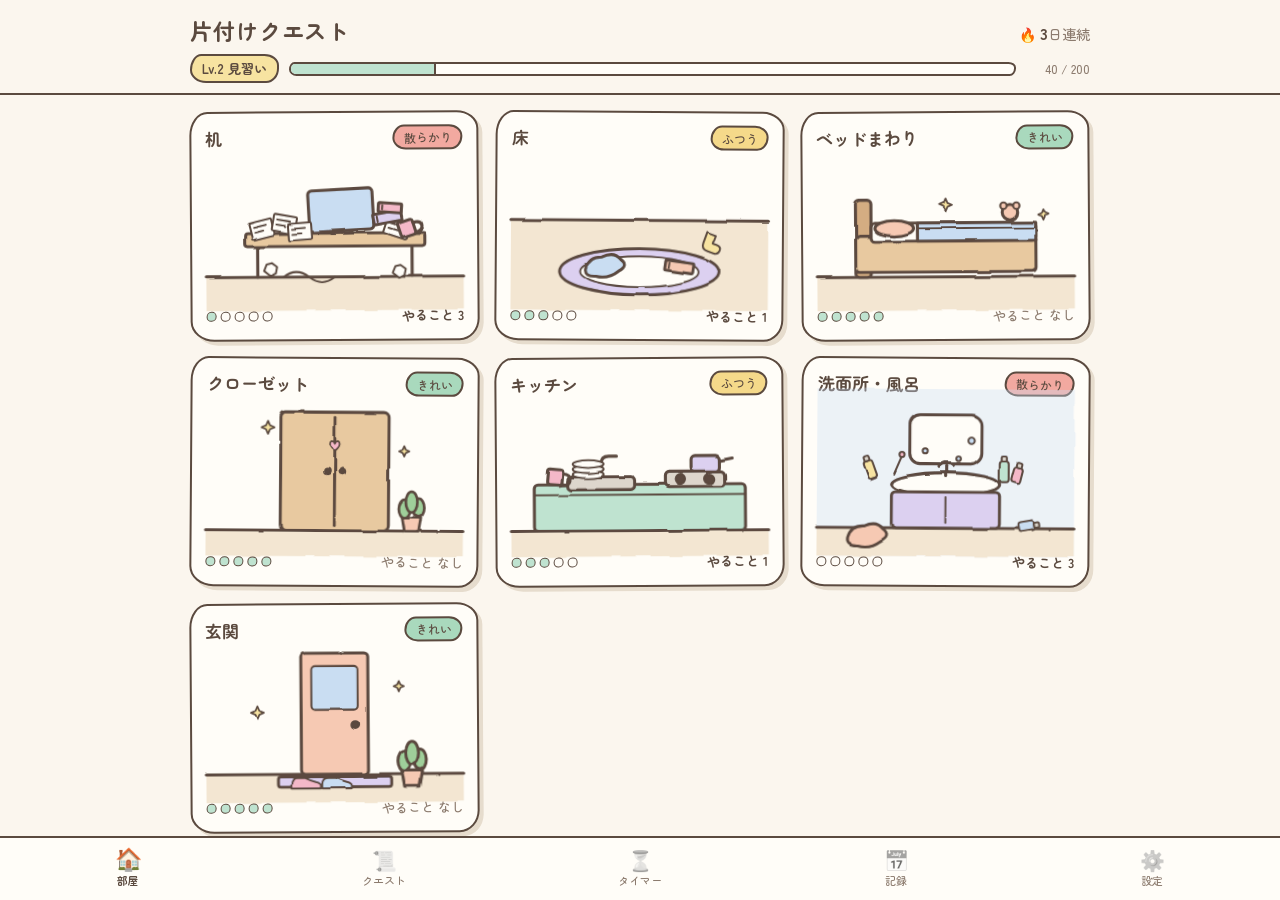
==== index.html @ 34a5d63d "fix: iOS のステータスバーを default に戻す 透過（black-translucent）は iOS が余白の値を 0 で返す不具合があり、 ヘッダーが時計と重なって下に空きが出ていた。" ====
<!DOCTYPE html>
<html lang="ja">
<head>
  <meta charset="UTF-8">
  <meta name="viewport" content="width=device-width, initial-scale=1, viewport-fit=cover">
  <meta name="theme-color" content="#fbf6ee">
  <meta name="apple-mobile-web-app-capable" content="yes">
  <!-- 透過（black-translucent）は iOS で余白の値が 0 になる不具合があるため default にする -->
  <meta name="apple-mobile-web-app-status-bar-style" content="default">
  <meta name="apple-mobile-web-app-title" content="片付け">
  <link rel="manifest" href="manifest.webmanifest">
  <link rel="icon" href="icons/icon-192.png" type="image/png">
  <link rel="apple-touch-icon" href="icons/apple-touch-icon.png">
  <title>片付けクエスト</title>
  <link rel="preconnect" href="https://fonts.googleapis.com">
  <link href="https://fonts.googleapis.com/css2?family=Zen+Maru+Gothic:wght@500;700&display=swap" rel="stylesheet">
  <link rel="stylesheet" href="style.css">
  <script>
    // ホーム画面から起動した全画面かどうかを、CSS が読まれる前に印として付ける
    if (navigator.standalone === true || (window.matchMedia && window.matchMedia('(display-mode: standalone)').matches)) {
      document.documentElement.classList.add('is-standalone');
    }
  </script>
</head>
<body>
  <svg width="0" height="0" style="position:absolute" aria-hidden="true">
    <filter id="wobble" x="-5%" y="-5%" width="110%" height="110%">
      <feTurbulence type="fractalNoise" baseFrequency="0.035" numOctaves="2" seed="7" result="noise"/>
      <feDisplacementMap in="SourceGraphic" in2="noise" scale="2.2" xChannelSelector="R" yChannelSelector="G"/>
    </filter>
  </svg>

  <header class="header">
    <div class="header-inner">
    <div class="header-top">
      <h1 class="logo">片付けクエスト</h1>
      <div class="streak" id="streak" title="連続達成日数"></div>
    </div>
    <div class="level-row">
      <span class="level-badge" id="level-badge"></span>
      <div class="xp-bar" role="progressbar" aria-label="経験値">
        <div class="xp-fill" id="xp-fill"></div>
      </div>
      <span class="xp-text" id="xp-text"></span>
    </div>
    <button class="timer-mini" id="timer-mini" hidden></button>
    </div>
  </header>

  <main class="main">
    <section class="view" id="view-room" data-view="room">
      <div class="room-grid" id="room-grid"></div>
    </section>
    <section class="view" id="view-quests" data-view="quests" hidden>
      <div class="chips" id="area-chips"></div>
      <div id="focus-quests"></div>
      <div id="quest-list"></div>
      <button class="fab" id="add-task-btn" aria-label="クエストを追加">＋</button>
    </section>
    <section class="view" id="view-timer" data-view="timer" hidden>
      <div class="timer">
        <svg class="timer-ring" id="timer-ring" viewBox="0 0 130 130" aria-hidden="true">
          <g filter="url(#wobble)">
            <circle cx="65" cy="65" r="50" fill="#fffdf8" stroke="#e6dccd" stroke-width="8"/>
            <circle id="timer-ring-fill" cx="65" cy="65" r="50" fill="none" stroke="#bfe3d0" stroke-width="8"
              stroke-linecap="round" stroke-dasharray="314.159" stroke-dashoffset="0" transform="rotate(-90 65 65)"/>
            <circle cx="65" cy="65" r="54" fill="none" stroke="#5b4a3f" stroke-width="2.4"/>
            <circle cx="65" cy="65" r="46" fill="none" stroke="#5b4a3f" stroke-width="2.4"/>
          </g>
        </svg>
        <div class="timer-clock" id="timer-clock">--:--</div>
        <p class="timer-caption" id="timer-caption"></p>
        <div class="timer-presets" id="timer-presets"></div>
        <button class="btn btn-danger" id="timer-stop" hidden>やめる</button>
        <p class="timer-session" id="timer-session" hidden></p>
        <div class="focus-in-timer" id="focus-timer"></div>
        <p class="timer-note">画面を閉じても、タイマーは進みます。終わると音とバイブでお知らせします。</p>
      </div>
    </section>
    <section class="view" id="view-log" data-view="log" hidden>
      <div class="log-stats" id="log-stats"></div>

      <section class="log-section">
        <div class="cal-head">
          <button class="icon-btn cal-nav" id="log-prev" aria-label="前の月">‹</button>
          <h2 class="log-heading" id="log-month-label"></h2>
          <button class="icon-btn cal-nav" id="log-next" aria-label="次の月">›</button>
          <button class="chip" id="log-today">今日</button>
        </div>
        <div class="calendar" id="log-calendar"></div>
      </section>

      <section class="log-section">
        <h2 class="log-heading" id="log-day-title"></h2>
        <ul class="log-list" id="log-day-list"></ul>
      </section>

      <section class="log-section">
        <h2 class="log-heading">今週のまとめ <span class="log-sub" id="log-week-label"></span></h2>
        <div class="week-stats" id="log-week-stats"></div>
        <ul class="bar-list" id="log-week-areas"></ul>
      </section>
    </section>
    <section class="view" id="view-settings" data-view="settings" hidden>
      <section class="settings-section">
        <h2 class="settings-heading">エリア</h2>
        <p class="settings-help">名前をタップすると編集できます。▲▼で並び順を変えられます。</p>
        <ul class="area-list" id="area-list"></ul>
        <button class="btn" id="area-add-btn">＋ エリアを追加</button>
      </section>

      <section class="settings-section" id="sample-section" hidden>
        <h2 class="settings-heading">サンプルデータ</h2>
        <p class="settings-help">いま入っているクエストはサンプルです。自分の部屋に合わせて登録し直すときに使ってください。</p>
        <button class="btn btn-danger" id="sample-clear">サンプルを消して自分で登録する</button>
      </section>

      <section class="settings-section">
        <h2 class="settings-heading">データのエクスポート</h2>
        <p class="settings-help" id="data-summary"></p>
        <div class="btn-row">
          <button class="btn" id="export-show">JSON を表示</button>
          <button class="btn" id="export-copy">コピー</button>
          <button class="btn" id="export-download">ダウンロード</button>
        </div>
        <div id="export-box" hidden>
          <textarea class="json-area" id="export-text" rows="8" readonly spellcheck="false"></textarea>
        </div>
      </section>

      <section class="settings-section">
        <h2 class="settings-heading">データのインポート</h2>
        <p class="settings-help">エクスポートした JSON を貼り付けるか、ファイルを選んでください。現在のデータは上書きされます。</p>
        <textarea class="json-area" id="import-text" rows="5" placeholder='{"version": 1, ...}' spellcheck="false"></textarea>
        <div class="btn-row">
          <label class="btn file-btn">ファイルを選ぶ<input type="file" id="import-file" accept=".json,application/json" hidden></label>
          <button class="btn btn-primary" id="import-run">読み込む</button>
        </div>
      </section>

      <section class="settings-section">
        <h2 class="settings-heading">アプリ</h2>
        <p class="settings-help" id="app-version"></p>
        <p class="settings-help" id="screen-info"></p>
        <p class="settings-help">ホーム画面に追加すると、アプリのように全画面で開けます。iPhone は共有メニューの「ホーム画面に追加」、Android はブラウザのメニューの「アプリをインストール」から。</p>
        <button class="btn" id="app-update">更新を確認</button>
      </section>

      <section class="settings-section">
        <h2 class="settings-heading">初期化</h2>
        <p class="settings-help">すべてのデータを削除して、最初の状態に戻します。</p>
        <button class="btn btn-danger" id="reset-all">すべてのデータを削除</button>
      </section>
    </section>
  </main>

  <div class="sheet-backdrop" id="task-sheet" hidden>
    <form class="sheet" id="task-form" autocomplete="off">
      <h2 class="sheet-title" id="task-sheet-title">クエストを追加</h2>
      <input type="hidden" name="id">
      <label class="field">
        <span class="field-label">タイトル</span>
        <input type="text" name="title" maxlength="60" placeholder="例: 机の上の書類を仕分ける" required>
      </label>
      <label class="field">
        <span class="field-label">エリア</span>
        <select name="areaId"></select>
      </label>
      <div class="field">
        <span class="field-label">難易度</span>
        <div class="seg" role="radiogroup">
          <label class="seg-item"><input type="radio" name="difficulty" value="1" checked><span>★ <small>5分</small></span></label>
          <label class="seg-item"><input type="radio" name="difficulty" value="2"><span>★★ <small>15分</small></span></label>
          <label class="seg-item"><input type="radio" name="difficulty" value="3"><span>★★★ <small>30分〜</small></span></label>
        </div>
      </div>
      <label class="field">
        <span class="field-label">繰り返し</span>
        <select name="repeatType">
          <option value="none">なし</option>
          <option value="daily">毎日</option>
          <option value="weekly">毎週</option>
          <option value="days">N日ごと</option>
        </select>
      </label>
      <label class="field" id="repeat-every-wrap" hidden>
        <span class="field-label">何日ごと</span>
        <input type="number" name="repeatEvery" min="1" max="365" value="3" inputmode="numeric">
      </label>
      <label class="field" id="deadline-wrap">
        <span class="field-label">期限（任意）</span>
        <input type="date" name="deadline">
      </label>
      <label class="field">
        <span class="field-label">メモ（任意）</span>
        <textarea name="note" rows="2" maxlength="200"></textarea>
      </label>
      <div class="sheet-actions">
        <button type="button" class="btn btn-danger" id="task-delete" hidden>削除</button>
        <span class="spacer"></span>
        <button type="button" class="btn" id="task-cancel">キャンセル</button>
        <button type="submit" class="btn btn-primary">保存</button>
      </div>
    </form>
  </div>

  <div class="sheet-backdrop" id="area-sheet" hidden>
    <form class="sheet" id="area-form" autocomplete="off">
      <h2 class="sheet-title" id="area-sheet-title">エリアを追加</h2>
      <input type="hidden" name="id">
      <label class="field">
        <span class="field-label">名前</span>
        <input type="text" name="name" maxlength="20" placeholder="例: リビング" required>
      </label>
      <label class="field">
        <span class="field-label">絵の種類</span>
        <select name="kind"></select>
      </label>
      <div class="area-preview" id="area-preview"></div>
      <div class="sheet-actions">
        <button type="button" class="btn btn-danger" id="area-delete" hidden>削除</button>
        <span class="spacer"></span>
        <button type="button" class="btn" id="area-cancel">キャンセル</button>
        <button type="submit" class="btn btn-primary">保存</button>
      </div>
    </form>
  </div>

  <div class="toast" id="toast" hidden></div>
  <div class="update-bar" id="update-bar" hidden>
    <span>新しい版があります</span>
    <button class="btn btn-primary" id="update-reload">更新する</button>
  </div>
  <div class="fx-layer" id="fx-layer" aria-hidden="true"></div>

  <div class="levelup" id="levelup" hidden role="dialog" aria-label="レベルアップ">
    <div class="levelup-card">
      <div class="levelup-ribbon">レベルアップ！</div>
      <div class="levelup-level" id="levelup-level">Lv.2</div>
      <div class="levelup-title" id="levelup-title"></div>
      <div class="levelup-hint">タップして閉じる</div>
    </div>
  </div>

  <nav class="tabbar" id="tabbar">
    <button class="tab is-active" data-tab="room"><span class="tab-icon">🏠</span>部屋</button>
    <button class="tab" data-tab="quests"><span class="tab-icon">📜</span>クエスト</button>
    <button class="tab" data-tab="timer"><span class="tab-icon">⏳</span>タイマー</button>
    <button class="tab" data-tab="log"><span class="tab-icon">📅</span>記録</button>
    <button class="tab" data-tab="settings"><span class="tab-icon">⚙️</span>設定</button>
  </nav>

  <script src="game.js"></script>
  <script src="room.js"></script>
  <script src="quests.js"></script>
  <script src="timer.js"></script>
  <script src="settings.js"></script>
  <script src="log.js"></script>
  <script src="effects.js"></script>
  <script src="app.js"></script>
</body>
</html>
---- style.css ----
:root {
  --bg: #fbf6ee;
  --paper: #fffdf8;
  --ink: #5b4a3f;
  --ink-soft: #8c7b6e;
  --line: #e6dccd;
  --peach: #f6c9b3;
  --mint: #bfe3d0;
  --sky: #c9ddf2;
  --lav: #dcd0f0;
  --yellow: #f7e3a1;
  --pink: #f4b8c8;
  --clean: #a9d9bd;
  --normal: #f5d98a;
  --messy: #f2a9a0;
  --radius-wobbly: 18px 22px 20px 24px / 24px 18px 22px 20px;
  --tabbar-h: 64px;
  /* 端末の切り欠きやホームインジケーターの分。app.js が実測値（px）で上書きする */
  --inset-top: env(safe-area-inset-top, 0px);
  --inset-bottom: env(safe-area-inset-bottom, 0px);
  --safe-bottom: var(--inset-bottom);
  --header-top: calc(14px + var(--inset-top));
}

/* 全画面（ホーム画面から起動）のとき。メディアクエリが効かない端末向けに、JS で付ける印でも同じにする */
@media (display-mode: standalone) {
  :root {
    --tabbar-h: 50px;
    --safe-bottom: max(0px, calc(var(--inset-bottom) - 24px));
    --header-top: max(4px, calc(var(--inset-top) - 6px));
  }
}

:root.is-standalone {
  --tabbar-h: 50px;
  --safe-bottom: max(0px, calc(var(--inset-bottom) - 24px));
  --header-top: max(4px, calc(var(--inset-top) - 6px));
}

html { background: var(--paper); }

* { box-sizing: border-box; }

[hidden] { display: none !important; }

html, body {
  margin: 0;
  height: 100%;
  background: var(--bg);
  color: var(--ink);
  font-family: "Zen Maru Gothic", "Hiragino Maru Gothic ProN", "Rounded Mplus 1c", "Yu Gothic", sans-serif;
  font-weight: 500;
  -webkit-font-smoothing: antialiased;
}

/* ページ全体は固定し、本文（.main）だけをスクロールさせる。
   こうするとヘッダーとタブバーが慣性スクロールで動かない */
body {
  position: fixed;
  inset: 0;
  display: flex;
  flex-direction: column;
  overflow: hidden;
}

button {
  font: inherit;
  color: inherit;
  background: none;
  border: none;
  padding: 0;
  cursor: pointer;
}

/* ヘッダー */
.header {
  flex: none;
  z-index: 10;
  /* 全画面ではステータスバーの下までヘッダーの色を伸ばし、その分の上余白は小さくする */
  padding: var(--header-top) 18px 10px;
  background: var(--bg);
  border-bottom: 2.5px solid var(--ink);
  border-image: none;
}

.header-inner {
  max-width: 900px;
  margin: 0 auto;
}

.header-top {
  display: flex;
  align-items: baseline;
  justify-content: space-between;
  gap: 12px;
}

.logo {
  margin: 0;
  font-size: 22px;
  font-weight: 700;
  letter-spacing: 0.04em;
}

.streak {
  font-size: 14px;
  color: var(--ink-soft);
  white-space: nowrap;
}

.streak strong {
  color: var(--ink);
  font-size: 16px;
}

.level-row {
  display: flex;
  align-items: center;
  gap: 10px;
  margin-top: 8px;
}

.level-badge {
  flex: none;
  padding: 3px 10px;
  border: 2.2px solid var(--ink);
  border-radius: 14px 18px 16px 20px / 20px 14px 18px 16px;
  background: var(--yellow);
  font-size: 13px;
  font-weight: 700;
  white-space: nowrap;
}

.xp-bar {
  flex: 1;
  height: 14px;
  border: 2.2px solid var(--ink);
  border-radius: 10px 14px 12px 14px / 14px 10px 14px 12px;
  background: var(--paper);
  overflow: hidden;
}

.xp-fill {
  height: 100%;
  width: 0%;
  background: var(--mint);
  border-right: 2px solid var(--ink);
  transition: width 0.5s ease;
}

.xp-text {
  flex: none;
  font-size: 12px;
  color: var(--ink-soft);
  min-width: 64px;
  text-align: right;
}

/* メイン */
.main {
  flex: 1;
  min-height: 0;
  overflow-y: auto;
  overscroll-behavior: contain;
  -webkit-overflow-scrolling: touch;
  /* 本文は 900px までで中央寄せ。左右の余白で中央に置く */
  padding: 16px max(16px, calc((100% - 900px) / 2)) 96px;
}

.placeholder {
  padding: 40px 0;
  text-align: center;
  color: var(--ink-soft);
}

/* 部屋カード */
.room-grid {
  display: grid;
  grid-template-columns: 1fr;
  gap: 16px;
}

@media (min-width: 560px) {
  .room-grid { grid-template-columns: repeat(2, 1fr); }
}

@media (min-width: 860px) {
  .room-grid { grid-template-columns: repeat(3, 1fr); }
}

.room-card {
  display: block;
  width: 100%;
  text-align: left;
  background: var(--paper);
  border: 2.5px solid var(--ink);
  border-radius: var(--radius-wobbly);
  box-shadow: 4px 4px 0 var(--line);
  padding: 12px 14px 14px;
  transition: transform 0.15s ease, box-shadow 0.15s ease;
}

.room-card:nth-child(odd) { transform: rotate(-0.4deg); }
.room-card:nth-child(even) { transform: rotate(0.4deg); }

.room-card:active {
  transform: translate(2px, 2px) rotate(0deg);
  box-shadow: 1px 1px 0 var(--line);
}

.room-card-head {
  display: flex;
  align-items: center;
  justify-content: space-between;
  gap: 8px;
  margin-bottom: 6px;
}

.room-card-name {
  font-size: 17px;
  font-weight: 700;
}

.room-card-state {
  font-size: 12px;
  padding: 2px 9px;
  border: 2px solid var(--ink);
  border-radius: 12px 14px 12px 14px / 14px 12px 14px 12px;
  white-space: nowrap;
}

.room-card-state[data-state="clean"] { background: var(--clean); }
.room-card-state[data-state="normal"] { background: var(--normal); }
.room-card-state[data-state="messy"] { background: var(--messy); }

.room-card-art {
  width: 100%;
  aspect-ratio: 200 / 112;
  display: block;
  margin: 4px 0 6px;
}

.room-card-art svg {
  width: 100%;
  height: 100%;
  display: block;
  overflow: visible;
}

.room-card-foot {
  display: flex;
  align-items: center;
  justify-content: space-between;
  font-size: 13px;
  color: var(--ink-soft);
}

.room-card-due {
  font-weight: 700;
  color: var(--ink);
}

.room-card-due.is-zero {
  color: var(--ink-soft);
  font-weight: 500;
}

.clean-dots {
  display: inline-flex;
  gap: 4px;
}

.clean-dot {
  width: 10px;
  height: 10px;
  border: 1.8px solid var(--ink);
  border-radius: 50% 45% 50% 45%;
  background: var(--paper);
}

.clean-dot.is-on { background: var(--mint); }

/* タブバー */
.tabbar {
  flex: none;
  height: calc(var(--tabbar-h) + var(--safe-bottom));
  padding-bottom: var(--safe-bottom);
  display: flex;
  background: var(--paper);
  border-top: 2.5px solid var(--ink);
  z-index: 10;
}

.tab {
  flex: 1;
  display: flex;
  flex-direction: column;
  align-items: center;
  justify-content: center;
  gap: 2px;
  font-size: 11px;
  color: var(--ink-soft);
}

.tab-icon {
  font-size: 20px;
  line-height: 1;
  filter: grayscale(1) opacity(0.6);
  transition: transform 0.15s ease;
}

.tab.is-active {
  color: var(--ink);
  font-weight: 700;
}

.tab.is-active .tab-icon {
  filter: none;
  transform: translateY(-2px) scale(1.1);
}

/* クエスト画面 */
.chips {
  display: flex;
  gap: 8px;
  overflow-x: auto;
  padding: 2px 2px 10px;
  margin-bottom: 6px;
  scrollbar-width: none;
}

.chips::-webkit-scrollbar { display: none; }

.chip {
  flex: none;
  padding: 5px 12px;
  border: 2px solid var(--ink);
  border-radius: 14px 18px 16px 18px / 18px 14px 18px 16px;
  background: var(--paper);
  font-size: 13px;
  color: var(--ink-soft);
}

.chip.is-active {
  background: var(--yellow);
  color: var(--ink);
  font-weight: 700;
}

.quest-section { margin-bottom: 18px; }

.quest-heading {
  display: flex;
  align-items: center;
  gap: 8px;
  margin: 0 0 8px;
  font-size: 15px;
  font-weight: 700;
  cursor: default;
}

.quest-details > summary {
  cursor: pointer;
  list-style: none;
  color: var(--ink-soft);
}

.quest-details > summary::-webkit-details-marker { display: none; }

.quest-details > summary::before {
  content: '▸';
  font-size: 12px;
  transition: transform 0.15s ease;
}

.quest-details[open] > summary::before { transform: rotate(90deg); }

.count {
  font-size: 12px;
  padding: 1px 8px;
  border: 1.8px solid var(--ink);
  border-radius: 10px;
  background: var(--paper);
  color: var(--ink);
  font-weight: 500;
}

.quest-empty {
  margin: 0;
  padding: 18px 0;
  text-align: center;
  color: var(--ink-soft);
  font-size: 14px;
}

.task-list {
  list-style: none;
  margin: 0;
  padding: 0;
  display: flex;
  flex-direction: column;
  gap: 8px;
}

.task-row {
  display: flex;
  align-items: center;
  gap: 12px;
  padding: 10px 12px;
  background: var(--paper);
  border: 2.2px solid var(--ink);
  border-radius: 14px 18px 16px 18px / 18px 14px 18px 16px;
  box-shadow: 3px 3px 0 var(--line);
}

.task-row[data-status="overdue"],
.task-row[data-status="due"] { border-color: var(--ink); background: #fff6f2; }

.task-check {
  flex: none;
  width: 30px;
  height: 30px;
  border: 2.2px solid var(--ink);
  border-radius: 50% 45% 50% 45%;
  background: var(--paper);
  display: inline-flex;
  align-items: center;
  justify-content: center;
  font-weight: 700;
  transition: transform 0.15s ease, background 0.15s ease;
}

button.task-check:active { transform: scale(0.9); }

.task-check.is-done { background: var(--mint); }
.task-check.is-wait { background: var(--line); border-style: dashed; }
.task-check.is-popping { background: var(--mint); transform: scale(1.25); }

.task-body {
  flex: 1;
  min-width: 0;
  display: flex;
  flex-direction: column;
  gap: 2px;
  text-align: left;
}

.task-title {
  font-size: 15px;
  font-weight: 700;
  overflow-wrap: anywhere;
}

.task-meta {
  font-size: 12px;
  color: var(--ink-soft);
}

.task-undo {
  flex: none;
  font-size: 12px;
  padding: 4px 10px;
  border: 2px solid var(--ink);
  border-radius: 12px 14px 12px 14px / 14px 12px 14px 12px;
  background: var(--paper);
}

.fab {
  position: fixed;
  right: 18px;
  bottom: calc(var(--tabbar-h) + var(--safe-bottom) + 16px);
  width: 56px;
  height: 56px;
  border: 2.5px solid var(--ink);
  border-radius: 50% 45% 50% 45%;
  background: var(--peach);
  font-size: 28px;
  line-height: 1;
  box-shadow: 3px 3px 0 var(--ink);
  z-index: 9;
}

.fab:active { transform: translate(2px, 2px); box-shadow: 1px 1px 0 var(--ink); }

/* シート（追加・編集） */
.sheet-backdrop {
  position: fixed;
  inset: 0;
  background: rgba(91, 74, 63, 0.35);
  display: flex;
  align-items: flex-end;
  justify-content: center;
  z-index: 20;
}

.sheet {
  width: 100%;
  max-width: 520px;
  max-height: 90vh;
  overflow-y: auto;
  background: var(--paper);
  border: 2.5px solid var(--ink);
  border-bottom: none;
  border-radius: 22px 26px 0 0 / 26px 22px 0 0;
  padding: 18px 18px calc(18px + var(--safe-bottom));
  display: flex;
  flex-direction: column;
  gap: 12px;
}

@media (min-width: 560px) {
  .sheet-backdrop { align-items: center; }
  .sheet { border-bottom: 2.5px solid var(--ink); border-radius: var(--radius-wobbly); }
}

.sheet-title {
  margin: 0 0 4px;
  font-size: 18px;
  font-weight: 700;
}

.field {
  display: flex;
  flex-direction: column;
  gap: 4px;
}

.field-label {
  font-size: 12px;
  color: var(--ink-soft);
  font-weight: 700;
}

.field input[type="text"],
.field input[type="number"],
.field input[type="date"],
.field select,
.field textarea {
  font: inherit;
  color: var(--ink);
  background: var(--bg);
  border: 2px solid var(--ink);
  border-radius: 10px 12px 10px 12px / 12px 10px 12px 10px;
  padding: 8px 10px;
  font-size: 16px;
  width: 100%;
}

.field textarea { resize: vertical; }

.seg {
  display: flex;
  gap: 6px;
}

.seg-item {
  flex: 1;
  position: relative;
}

.seg-item input {
  position: absolute;
  opacity: 0;
  width: 0;
  height: 0;
}

.seg-item span {
  display: flex;
  flex-direction: column;
  align-items: center;
  padding: 6px 4px;
  border: 2px solid var(--ink);
  border-radius: 12px 14px 12px 14px / 14px 12px 14px 12px;
  background: var(--bg);
  font-size: 14px;
  line-height: 1.2;
  cursor: pointer;
}

.seg-item small { font-size: 10px; color: var(--ink-soft); }

.seg-item input:checked + span {
  background: var(--yellow);
  font-weight: 700;
}

.sheet-actions {
  display: flex;
  align-items: center;
  gap: 8px;
  margin-top: 4px;
}

.spacer { flex: 1; }

.btn {
  padding: 8px 16px;
  border: 2.2px solid var(--ink);
  border-radius: 14px 18px 16px 18px / 18px 14px 18px 16px;
  background: var(--paper);
  font-weight: 700;
  font-size: 14px;
}

.btn-primary { background: var(--mint); box-shadow: 2px 2px 0 var(--ink); }
.btn-primary:active { transform: translate(1px, 1px); box-shadow: 1px 1px 0 var(--ink); }
.btn-danger { background: var(--messy); }

/* トースト */
.toast {
  position: fixed;
  left: 50%;
  bottom: calc(var(--tabbar-h) + var(--safe-bottom) + 84px);
  transform: translateX(-50%);
  padding: 8px 18px;
  background: var(--yellow);
  border: 2.2px solid var(--ink);
  border-radius: 14px 18px 16px 18px / 18px 14px 18px 16px;
  font-weight: 700;
  box-shadow: 3px 3px 0 var(--ink);
  z-index: 30;
  animation: toast-pop 0.25s ease;
  white-space: nowrap;
}

.toast.is-levelup { background: var(--pink); }

@keyframes toast-pop {
  from { transform: translateX(-50%) translateY(10px) scale(0.9); opacity: 0; }
  to { transform: translateX(-50%) translateY(0) scale(1); opacity: 1; }
}

/* タイマー */
.timer {
  display: flex;
  flex-direction: column;
  align-items: center;
  gap: 10px;
  padding-top: 12px;
  text-align: center;
}

.timer-ring {
  width: min(64vw, 260px);
  height: auto;
  overflow: visible;
}

.timer-ring.is-running #timer-ring-fill { transition: stroke-dashoffset 0.9s linear; }

.timer-clock {
  margin-top: -8px;
  font-size: 40px;
  font-weight: 700;
  letter-spacing: 0.04em;
  font-variant-numeric: tabular-nums;
}

.timer-caption {
  margin: 0;
  font-size: 14px;
  color: var(--ink-soft);
}

.timer-presets {
  display: flex;
  gap: 10px;
  flex-wrap: wrap;
  justify-content: center;
  margin-top: 8px;
}

.preset {
  width: 68px;
  height: 68px;
  border: 2.4px solid var(--ink);
  border-radius: 50% 45% 50% 45%;
  background: var(--sky);
  font-size: 24px;
  font-weight: 700;
  box-shadow: 3px 3px 0 var(--ink);
  display: flex;
  flex-direction: column;
  align-items: center;
  justify-content: center;
  line-height: 1;
}

.preset:nth-child(2) { background: var(--mint); }
.preset:nth-child(3) { background: var(--yellow); }
.preset:nth-child(4) { background: var(--peach); }

.preset small { font-size: 11px; font-weight: 500; margin-top: 2px; }

.preset:active { transform: translate(2px, 2px); box-shadow: 1px 1px 0 var(--ink); }

.timer-session {
  margin: 6px 0 0;
  padding: 8px 14px;
  border: 2px dashed var(--ink-soft);
  border-radius: var(--radius-wobbly);
  font-size: 14px;
}

.timer-note {
  margin: 12px 0 0;
  font-size: 12px;
  color: var(--ink-soft);
  max-width: 300px;
}

.timer-mini {
  display: block;
  width: 100%;
  margin-top: 8px;
  font-size: 12px;
  font-weight: 700;
  padding: 4px 10px;
  border: 2px solid var(--ink);
  border-radius: 12px 14px 12px 14px / 14px 12px 14px 12px;
  background: var(--mint);
  white-space: nowrap;
  overflow: hidden;
  text-overflow: ellipsis;
  font-variant-numeric: tabular-nums;
  text-align: center;
}

/* 設定画面 */
.settings-section {
  margin-bottom: 26px;
  padding-bottom: 20px;
  border-bottom: 2px dashed var(--line);
}

.settings-section:last-child { border-bottom: none; }

.settings-heading {
  margin: 0 0 6px;
  font-size: 16px;
  font-weight: 700;
}

.settings-help {
  margin: 0 0 10px;
  font-size: 13px;
  color: var(--ink-soft);
}

.btn-row {
  display: flex;
  flex-wrap: wrap;
  gap: 8px;
  margin-top: 8px;
}

.file-btn { display: inline-block; cursor: pointer; }

.json-area {
  width: 100%;
  font-family: ui-monospace, Menlo, monospace;
  font-size: 12px;
  color: var(--ink);
  background: var(--paper);
  border: 2px solid var(--ink);
  border-radius: 10px 12px 10px 12px / 12px 10px 12px 10px;
  padding: 8px 10px;
  margin-top: 8px;
  resize: vertical;
}

.area-list {
  list-style: none;
  margin: 0 0 12px;
  padding: 0;
  display: flex;
  flex-direction: column;
  gap: 8px;
}

.area-row {
  display: flex;
  align-items: center;
  gap: 10px;
  padding: 8px 10px;
  background: var(--paper);
  border: 2.2px solid var(--ink);
  border-radius: 14px 18px 16px 18px / 18px 14px 18px 16px;
  box-shadow: 3px 3px 0 var(--line);
}

.area-thumb {
  flex: none;
  width: 64px;
  border: 1.8px solid var(--ink);
  border-radius: 8px;
  overflow: hidden;
  background: var(--bg);
}

.area-thumb svg { display: block; width: 100%; height: auto; }

.area-body {
  flex: 1;
  min-width: 0;
  display: flex;
  flex-direction: column;
  gap: 2px;
  text-align: left;
}

.area-name { font-size: 15px; font-weight: 700; }
.area-meta { font-size: 12px; color: var(--ink-soft); }

.area-move {
  flex: none;
  display: flex;
  flex-direction: column;
  gap: 4px;
}

.icon-btn {
  width: 30px;
  height: 24px;
  border: 1.8px solid var(--ink);
  border-radius: 8px 10px 8px 10px / 10px 8px 10px 8px;
  background: var(--bg);
  font-size: 11px;
  line-height: 1;
}

.icon-btn:disabled { opacity: 0.3; cursor: default; }

.area-preview {
  display: grid;
  grid-template-columns: repeat(3, 1fr);
  gap: 8px;
}

.area-preview-cell {
  display: flex;
  flex-direction: column;
  align-items: center;
  gap: 2px;
  border: 1.8px solid var(--ink);
  border-radius: 10px;
  padding: 4px;
  background: var(--bg);
  font-size: 11px;
  color: var(--ink-soft);
}

.area-preview-cell svg { width: 100%; height: auto; display: block; }

/* 記録画面 */
.log-stats {
  display: grid;
  grid-template-columns: repeat(4, 1fr);
  gap: 8px;
  margin-bottom: 18px;
}

.stat {
  display: flex;
  flex-direction: column;
  align-items: center;
  gap: 2px;
  padding: 8px 4px;
  background: var(--paper);
  border: 2.2px solid var(--ink);
  border-radius: 14px 18px 16px 18px / 18px 14px 18px 16px;
  box-shadow: 3px 3px 0 var(--line);
}

.stat-icon { font-size: 16px; }
.stat-value { font-size: 20px; font-weight: 700; line-height: 1.1; }
.stat-label { font-size: 10px; color: var(--ink-soft); white-space: nowrap; }

.log-section { margin-bottom: 22px; }

.log-heading {
  margin: 0 0 8px;
  font-size: 15px;
  font-weight: 700;
  display: flex;
  align-items: baseline;
  gap: 8px;
}

.log-sub { font-size: 12px; font-weight: 500; color: var(--ink-soft); }

.cal-head {
  display: flex;
  align-items: center;
  gap: 8px;
  margin-bottom: 8px;
}

.cal-head .log-heading { margin: 0; flex: 1; text-align: center; justify-content: center; }
.cal-nav { width: 34px; height: 30px; font-size: 18px; }

.calendar {
  display: grid;
  grid-template-columns: repeat(7, 1fr);
  gap: 4px;
  background: var(--paper);
  border: 2.2px solid var(--ink);
  border-radius: var(--radius-wobbly);
  padding: 8px;
  box-shadow: 3px 3px 0 var(--line);
}

.cal-weekday {
  text-align: center;
  font-size: 11px;
  color: var(--ink-soft);
  padding-bottom: 2px;
}

.cal-weekday.is-weekend { color: var(--pink); }

.cal-cell {
  aspect-ratio: 1;
  position: relative;
  display: flex;
  align-items: center;
  justify-content: center;
  border: 1.6px solid transparent;
  border-radius: 10px 12px 10px 12px / 12px 10px 12px 10px;
  background: var(--bg);
  font-size: 13px;
}

.cal-cell.is-blank { background: transparent; }
.cal-cell.is-future { opacity: 0.4; }
.cal-cell.heat-1 { background: #e3f1e8; }
.cal-cell.heat-2 { background: var(--mint); }
.cal-cell.heat-3 { background: #9ad3b4; font-weight: 700; }
.cal-cell.heat-4 { background: #78c49b; font-weight: 700; }
.cal-cell.is-today { border-color: var(--ink); }
.cal-cell.is-selected { box-shadow: 0 0 0 2.2px var(--ink); background-color: var(--yellow); }
.cal-cell.is-selected.heat-2, .cal-cell.is-selected.heat-3, .cal-cell.is-selected.heat-4 { background-color: #a9d9bd; }

.cal-count {
  position: absolute;
  right: 3px;
  top: 2px;
  font-size: 9px;
  color: var(--ink-soft);
}

.log-list, .bar-list {
  list-style: none;
  margin: 0;
  padding: 0;
  display: flex;
  flex-direction: column;
  gap: 6px;
}

.log-row {
  display: flex;
  align-items: center;
  gap: 10px;
  padding: 8px 12px;
  background: var(--paper);
  border: 2px solid var(--ink);
  border-radius: 12px 14px 12px 14px / 14px 12px 14px 12px;
}

.log-time { flex: none; font-size: 12px; color: var(--ink-soft); font-variant-numeric: tabular-nums; width: 38px; }
.log-body { flex: 1; min-width: 0; display: flex; flex-direction: column; gap: 1px; }
.log-title { font-size: 14px; font-weight: 700; overflow-wrap: anywhere; }
.log-meta { font-size: 11px; color: var(--ink-soft); }
.log-xp { flex: none; font-size: 13px; font-weight: 700; color: #4f9a72; }

.week-stats {
  display: flex;
  gap: 14px;
  margin-bottom: 10px;
  font-size: 13px;
  color: var(--ink-soft);
}

.week-stat strong { font-size: 18px; color: var(--ink); margin-right: 2px; }

.bar-row {
  display: grid;
  grid-template-columns: 6em 1fr 2em;
  align-items: center;
  gap: 8px;
  font-size: 13px;
}

.bar-label { overflow: hidden; text-overflow: ellipsis; white-space: nowrap; }

.bar-track {
  height: 14px;
  border: 1.8px solid var(--ink);
  border-radius: 8px 10px 8px 10px / 10px 8px 10px 8px;
  background: var(--paper);
  overflow: hidden;
}

.bar-fill { display: block; height: 100%; background: var(--peach); border-right: 1.8px solid var(--ink); }
.bar-value { text-align: right; font-weight: 700; }

/* いまやる1つ */
.focus-card {
  background: var(--paper);
  border: 2.5px solid var(--ink);
  border-radius: var(--radius-wobbly);
  box-shadow: 4px 4px 0 var(--peach);
  padding: 14px 16px 16px;
  margin-bottom: 16px;
  text-align: left;
}

.focus-card.is-empty { box-shadow: 4px 4px 0 var(--mint); text-align: center; }

.focus-head {
  display: flex;
  align-items: center;
  justify-content: space-between;
  margin-bottom: 8px;
}

.focus-label {
  display: inline-block;
  font-size: 12px;
  font-weight: 700;
  padding: 2px 10px;
  border: 2px solid var(--ink);
  border-radius: 12px 14px 12px 14px / 14px 12px 14px 12px;
  background: var(--yellow);
}

.focus-remaining { font-size: 12px; color: var(--ink-soft); }

.focus-title {
  font-size: 22px;
  font-weight: 700;
  line-height: 1.3;
  overflow-wrap: anywhere;
}

.focus-meta { margin-top: 4px; font-size: 13px; color: var(--ink-soft); }

.focus-note {
  margin-top: 8px;
  padding: 6px 10px;
  font-size: 13px;
  background: var(--bg);
  border-radius: 10px;
  white-space: pre-wrap;
}

.focus-empty { padding: 10px 0 6px; color: var(--ink-soft); }

.focus-actions {
  display: flex;
  gap: 10px;
  margin-top: 14px;
}

.focus-defer { flex: 1; }
.focus-defer:disabled { opacity: 0.4; }

.focus-done {
  flex: 2;
  font-size: 17px;
  padding: 12px 16px;
}

.focus-in-timer { width: 100%; max-width: 420px; margin-top: 6px; }
.focus-in-timer .focus-card { margin-bottom: 0; }

/* 演出 */
.fx-layer {
  position: fixed;
  inset: 0;
  pointer-events: none;
  z-index: 40;
  overflow: hidden;
}

.fx-particle {
  position: absolute;
  width: 10px;
  height: 10px;
  border: 1.6px solid var(--ink);
  transform: translate(-50%, -50%);
  will-change: transform, opacity;
}

.fx-particle.is-circle { border-radius: 50%; }
.fx-particle.is-rect { width: 12px; height: 7px; border-radius: 2px; }
.fx-particle.is-star {
  width: 13px;
  height: 13px;
  border: none;
  clip-path: polygon(50% 0%, 63% 35%, 100% 38%, 71% 60%, 82% 100%, 50% 76%, 18% 100%, 29% 60%, 0% 38%, 37% 35%);
}
.fx-particle.is-spark { width: 5px; height: 14px; border-radius: 3px; }

.fx-float {
  position: absolute;
  transform: translate(-50%, -50%);
  padding: 4px 12px;
  font-size: 20px;
  font-weight: 700;
  color: var(--ink);
  background: var(--yellow);
  border: 2.2px solid var(--ink);
  border-radius: 14px 18px 16px 18px / 18px 14px 18px 16px;
  box-shadow: 3px 3px 0 var(--ink);
  white-space: nowrap;
  will-change: transform, opacity;
}

.fx-float.is-big { font-size: 24px; background: var(--pink); }
.fx-float.is-small { font-size: 14px; padding: 2px 9px; background: var(--paper); box-shadow: 2px 2px 0 var(--ink); }

@keyframes xp-gain {
  0% { box-shadow: 0 0 0 0 rgba(191, 227, 208, 0); transform: scale(1); }
  30% { box-shadow: 0 0 0 6px rgba(191, 227, 208, 0.9), 0 0 18px 4px rgba(247, 227, 161, 0.9); transform: scale(1.04); }
  100% { box-shadow: 0 0 0 0 rgba(191, 227, 208, 0); transform: scale(1); }
}

.xp-bar.is-gaining, .level-badge.is-gaining { animation: xp-gain 0.8s ease-out; }
.xp-bar.is-gaining .xp-fill { background: var(--yellow); }

@keyframes focus-clear {
  0% { transform: scale(1); opacity: 1; }
  40% { transform: scale(1.04); opacity: 1; }
  100% { transform: translateY(-16px) scale(0.92); opacity: 0; }
}

.focus-card.is-cleared { animation: focus-clear 0.32s ease-in forwards; }

/* レベルアップ */
.levelup {
  position: fixed;
  inset: 0;
  z-index: 35;
  display: flex;
  align-items: center;
  justify-content: center;
  background: rgba(91, 74, 63, 0.45);
  animation: levelup-in 0.25s ease-out;
  cursor: pointer;
}

.levelup.is-leaving { animation: levelup-out 0.25s ease-in forwards; }

@keyframes levelup-in { from { opacity: 0; } to { opacity: 1; } }
@keyframes levelup-out { from { opacity: 1; } to { opacity: 0; } }

.levelup-card {
  position: relative;
  min-width: 240px;
  padding: 28px 32px 22px;
  text-align: center;
  background: var(--paper);
  border: 3px solid var(--ink);
  border-radius: 28px 34px 30px 36px / 36px 28px 34px 30px;
  box-shadow: 6px 6px 0 var(--pink);
  animation: levelup-card 0.6s cubic-bezier(0.2, 1.4, 0.4, 1);
}

@keyframes levelup-card {
  0% { transform: scale(0.4) rotate(-6deg); }
  100% { transform: scale(1) rotate(0deg); }
}

.levelup-ribbon {
  position: absolute;
  top: -16px;
  left: 50%;
  transform: translateX(-50%) rotate(-3deg);
  padding: 4px 16px;
  background: var(--pink);
  border: 2.4px solid var(--ink);
  border-radius: 14px 18px 16px 18px / 18px 14px 18px 16px;
  font-size: 15px;
  font-weight: 700;
  white-space: nowrap;
}

.levelup-level {
  margin-top: 8px;
  font-size: 56px;
  font-weight: 700;
  line-height: 1.1;
  background: linear-gradient(180deg, var(--ink) 0%, #8c6b52 100%);
  -webkit-background-clip: text;
  background-clip: text;
  color: transparent;
}

.levelup-title {
  margin-top: 4px;
  display: inline-block;
  padding: 3px 14px;
  font-size: 16px;
  font-weight: 700;
  background: var(--yellow);
  border: 2.2px solid var(--ink);
  border-radius: 14px 18px 16px 18px / 18px 14px 18px 16px;
}

.levelup-hint { margin-top: 14px; font-size: 11px; color: var(--ink-soft); }

@media (prefers-reduced-motion: reduce) {
  .levelup, .levelup-card, .focus-card.is-cleared, .xp-bar.is-gaining, .level-badge.is-gaining { animation: none; }
}

/* 更新通知 */
.update-bar {
  position: fixed;
  left: 50%;
  bottom: calc(var(--tabbar-h) + var(--safe-bottom) + 12px);
  transform: translateX(-50%);
  display: flex;
  align-items: center;
  gap: 12px;
  padding: 8px 10px 8px 16px;
  background: var(--paper);
  border: 2.2px solid var(--ink);
  border-radius: var(--radius-wobbly);
  box-shadow: 3px 3px 0 var(--ink);
  font-size: 14px;
  font-weight: 700;
  z-index: 25;
  white-space: nowrap;
}
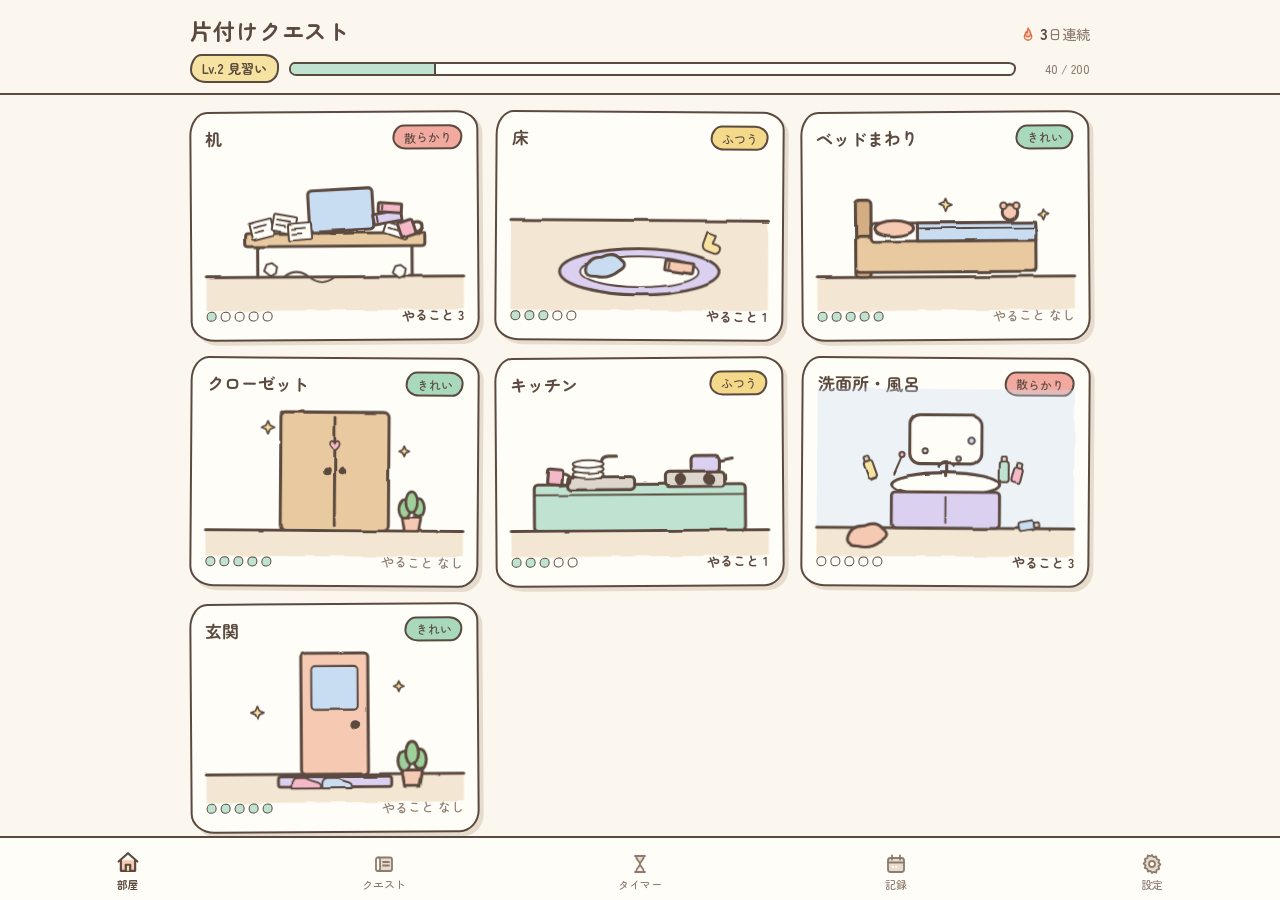
==== commit 5a5045db: "style: 絵文字アイコンを SVG に置き換える タブバー、ヘッダー、記録画面の集計、タイマーの帯、いまやるカード、 追加ボタンの絵文字を、index.html のシンボル集を参照する SVG に" ====
--- a/index.html
+++ b/index.html
@@ -30,6 +30,64 @@
     </filter>
   </svg>
 
+  <svg width="0" height="0" style="position:absolute" aria-hidden="true">
+    <!-- アイコンのシンボル集。線は currentColor、塗りは CSS 変数 --icon-fill-* で変える -->
+    <defs>
+      <symbol id="i-house" viewBox="0 0 24 24">
+        <path d="M3.5 11.5 12 4l8.5 7.5" fill="none"/>
+        <path d="M5.5 10.5V20h13v-9.5" style="fill:var(--icon-fill-a, none)"/>
+        <path d="M10 20v-5.5h4V20" style="fill:var(--icon-fill-b, none)"/>
+      </symbol>
+      <symbol id="i-scroll" viewBox="0 0 24 24">
+        <path d="M6 5.5h12a2 2 0 0 1 2 2V17a2 2 0 0 1-2 2H6" style="fill:var(--icon-fill-a, none)"/>
+        <path d="M6 5.5a2 2 0 0 0-2 2V17a2 2 0 0 0 2 2 2 2 0 0 0 2-2V7.5a2 2 0 0 0-2-2Z" style="fill:var(--icon-fill-b, none)"/>
+        <path d="M11 10h6M11 13.5h6" fill="none"/>
+      </symbol>
+      <symbol id="i-hourglass" viewBox="0 0 24 24">
+        <path d="M7 4h10M7 20h10" fill="none"/>
+        <path d="M8 4c0 4 4 5.5 4 8s-4 4-4 8h8c0-4-4-5.5-4-8s4-4 4-8Z" style="fill:var(--icon-fill-a, none)"/>
+        <path d="M9.8 18.5c.4-1.6 2.2-2.2 2.2-3.2 0 1 1.8 1.6 2.2 3.2Z" style="fill:var(--icon-fill-b, none)" stroke="none"/>
+      </symbol>
+      <symbol id="i-calendar" viewBox="0 0 24 24">
+        <rect x="4" y="6" width="16" height="14" rx="2.5" style="fill:var(--icon-fill-a, none)"/>
+        <path d="M4 10.5h16" fill="none"/>
+        <path d="M8 3.5v4M16 3.5v4" fill="none"/>
+        <circle cx="9" cy="15" r="1.2" style="fill:var(--icon-fill-b, currentColor)" stroke="none"/>
+        <circle cx="12.5" cy="15" r="1.2" style="fill:var(--icon-fill-b, currentColor)" stroke="none"/>
+      </symbol>
+      <symbol id="i-gear" viewBox="0 0 24 24">
+        <path d="m12 3 1.6 2.2 2.6-.8.5 2.7 2.6.9-.9 2.6 2 1.9-2 1.9.9 2.6-2.6.9-.5 2.7-2.6-.8L12 21l-1.6-2.2-2.6.8-.5-2.7-2.6-.9.9-2.6-2-1.9 2-1.9-.9-2.6 2.6-.9.5-2.7 2.6.8Z" style="fill:var(--icon-fill-a, none)"/>
+        <circle cx="12" cy="12" r="3" style="fill:var(--icon-fill-b, none)"/>
+      </symbol>
+      <symbol id="i-flame" viewBox="0 0 24 24">
+        <path d="M12 3c1 3 4 4.5 4 9a4 4 0 0 1-8 0c0-1.5.6-2.6 1.3-3.4.3 1 .9 1.6 1.7 1.9C10.5 8 11.5 5.5 12 3Z" style="fill:var(--icon-fill-a, none)"/>
+        <path d="M12 21a5.5 5.5 0 0 1-5.5-5.5c0-1.2.4-2.2 1-3" fill="none"/>
+        <path d="M12 21a5.5 5.5 0 0 0 5.5-5.5c0-1.2-.4-2.2-1-3" fill="none"/>
+      </symbol>
+      <symbol id="i-medal" viewBox="0 0 24 24">
+        <path d="m8 3 2.5 5M16 3l-2.5 5" fill="none"/>
+        <path d="M7 3h3.5l1.5 3 1.5-3H17" style="fill:var(--icon-fill-b, none)"/>
+        <circle cx="12" cy="14" r="6" style="fill:var(--icon-fill-a, none)"/>
+        <path d="m12 11 1 2 2.2.3-1.6 1.5.4 2.2-2-1.1-2 1.1.4-2.2L8.8 13.3 11 13Z" style="fill:var(--icon-fill-b, none)" stroke-width="1.2"/>
+      </symbol>
+      <symbol id="i-check" viewBox="0 0 24 24">
+        <circle cx="12" cy="12" r="8.5" style="fill:var(--icon-fill-a, none)"/>
+        <path d="m8 12.5 2.8 2.8L16.5 9.5" fill="none"/>
+      </symbol>
+      <symbol id="i-sparkle" viewBox="0 0 24 24">
+        <path d="M12 3c.6 4.2 2.4 6.4 7 7-4.6.6-6.4 2.8-7 7-.6-4.2-2.4-6.4-7-7 4.6-.6 6.4-2.8 7-7Z" style="fill:var(--icon-fill-a, none)"/>
+        <path d="M18.5 15c.3 1.7 1 2.6 2.5 3-1.5.4-2.2 1.3-2.5 3-.3-1.7-1-2.6-2.5-3 1.5-.4 2.2-1.3 2.5-3Z" style="fill:var(--icon-fill-b, none)" stroke-width="1.4"/>
+      </symbol>
+      <symbol id="i-plus" viewBox="0 0 24 24">
+        <path d="M12 5v14M5 12h14" fill="none"/>
+      </symbol>
+      <symbol id="i-timer" viewBox="0 0 24 24">
+        <circle cx="12" cy="13" r="7.5" style="fill:var(--icon-fill-a, none)"/>
+        <path d="M12 9.5V13l2.5 1.5M10 3.5h4M12 3.5v2" fill="none"/>
+      </symbol>
+    </defs>
+  </svg>
+
   <header class="header">
     <div class="header-inner">
     <div class="header-top">
@@ -55,7 +113,7 @@
       <div class="chips" id="area-chips"></div>
       <div id="focus-quests"></div>
       <div id="quest-list"></div>
-      <button class="fab" id="add-task-btn" aria-label="クエストを追加">＋</button>
+      <button class="fab" id="add-task-btn" aria-label="クエストを追加"><svg class="icon fab-svg" aria-hidden="true"><use href="#i-plus"/></svg></button>
     </section>
     <section class="view" id="view-timer" data-view="timer" hidden>
       <div class="timer">
@@ -106,7 +164,7 @@
         <h2 class="settings-heading">エリア</h2>
         <p class="settings-help">名前をタップすると編集できます。▲▼で並び順を変えられます。</p>
         <ul class="area-list" id="area-list"></ul>
-        <button class="btn" id="area-add-btn">＋ エリアを追加</button>
+        <button class="btn" id="area-add-btn"><svg class="icon" aria-hidden="true"><use href="#i-plus"/></svg> エリアを追加</button>
       </section>
 
       <section class="settings-section" id="sample-section" hidden>
@@ -243,11 +301,11 @@
   </div>
 
   <nav class="tabbar" id="tabbar">
-    <button class="tab is-active" data-tab="room"><span class="tab-icon">🏠</span>部屋</button>
-    <button class="tab" data-tab="quests"><span class="tab-icon">📜</span>クエスト</button>
-    <button class="tab" data-tab="timer"><span class="tab-icon">⏳</span>タイマー</button>
-    <button class="tab" data-tab="log"><span class="tab-icon">📅</span>記録</button>
-    <button class="tab" data-tab="settings"><span class="tab-icon">⚙️</span>設定</button>
+    <button class="tab is-active" data-tab="room"><span class="tab-icon"><svg class="icon tab-svg" aria-hidden="true"><use href="#i-house"/></svg></span>部屋</button>
+    <button class="tab" data-tab="quests"><span class="tab-icon"><svg class="icon tab-svg" aria-hidden="true"><use href="#i-scroll"/></svg></span>クエスト</button>
+    <button class="tab" data-tab="timer"><span class="tab-icon"><svg class="icon tab-svg" aria-hidden="true"><use href="#i-hourglass"/></svg></span>タイマー</button>
+    <button class="tab" data-tab="log"><span class="tab-icon"><svg class="icon tab-svg" aria-hidden="true"><use href="#i-calendar"/></svg></span>記録</button>
+    <button class="tab" data-tab="settings"><span class="tab-icon"><svg class="icon tab-svg" aria-hidden="true"><use href="#i-gear"/></svg></span>設定</button>
   </nav>
 
   <script src="game.js"></script>
--- a/style.css
+++ b/style.css
@@ -25,14 +25,14 @@
 /* 全画面（ホーム画面から起動）のとき。メディアクエリが効かない端末向けに、JS で付ける印でも同じにする */
 @media (display-mode: standalone) {
   :root {
-    --tabbar-h: 50px;
+    --tabbar-h: 54px;
     --safe-bottom: max(0px, calc(var(--inset-bottom) - 24px));
     --header-top: max(4px, calc(var(--inset-top) - 6px));
   }
 }
 
 :root.is-standalone {
-  --tabbar-h: 50px;
+  --tabbar-h: 54px;
   --safe-bottom: max(0px, calc(var(--inset-bottom) - 24px));
   --header-top: max(4px, calc(var(--inset-top) - 6px));
 }
@@ -71,6 +71,23 @@
   padding: 0;
   cursor: pointer;
 }
+
+/* アイコン（index.html のスプライトを use で参照） */
+.icon {
+  width: 1em;
+  height: 1em;
+  vertical-align: -0.18em;
+  fill: none;
+  stroke: currentColor;
+  stroke-width: 2;
+  stroke-linecap: round;
+  stroke-linejoin: round;
+  flex: none;
+}
+
+.icon-flame { width: 1.15em; height: 1.15em; color: #e0704a; --icon-fill-a: var(--peach); }
+.icon-timer { --icon-fill-a: var(--sky); }
+.icon-sparkle { color: #c9a227; --icon-fill-a: var(--yellow); --icon-fill-b: var(--yellow); }
 
 /* ヘッダー */
 .header {
@@ -284,6 +301,7 @@
 .tabbar {
   flex: none;
   height: calc(var(--tabbar-h) + var(--safe-bottom));
+  padding-top: 4px;
   padding-bottom: var(--safe-bottom);
   display: flex;
   background: var(--paper);
@@ -299,14 +317,22 @@
   justify-content: center;
   gap: 2px;
   font-size: 11px;
+  line-height: 13px;
   color: var(--ink-soft);
 }
 
 .tab-icon {
-  font-size: 20px;
-  line-height: 1;
-  filter: grayscale(1) opacity(0.6);
+  display: block;
+  height: 24px;
   transition: transform 0.15s ease;
+}
+
+.tab-svg {
+  width: 24px;
+  height: 24px;
+  stroke-width: 1.8;
+  --icon-fill-a: var(--line);
+  --icon-fill-b: var(--paper);
 }
 
 .tab.is-active {
@@ -315,9 +341,15 @@
 }
 
 .tab.is-active .tab-icon {
-  filter: none;
   transform: translateY(-2px) scale(1.1);
 }
+
+.tab.is-active .tab-svg { stroke-width: 2; }
+.tab.is-active[data-tab="room"] .tab-svg { --icon-fill-a: var(--peach); --icon-fill-b: var(--yellow); }
+.tab.is-active[data-tab="quests"] .tab-svg { --icon-fill-a: var(--yellow); --icon-fill-b: var(--peach); }
+.tab.is-active[data-tab="timer"] .tab-svg { --icon-fill-a: var(--sky); --icon-fill-b: var(--yellow); }
+.tab.is-active[data-tab="log"] .tab-svg { --icon-fill-a: var(--mint); --icon-fill-b: var(--ink); }
+.tab.is-active[data-tab="settings"] .tab-svg { --icon-fill-a: var(--lav); --icon-fill-b: var(--paper); }
 
 /* クエスト画面 */
 .chips {
@@ -474,13 +506,15 @@
   border: 2.5px solid var(--ink);
   border-radius: 50% 45% 50% 45%;
   background: var(--peach);
-  font-size: 28px;
-  line-height: 1;
+  display: flex;
+  align-items: center;
+  justify-content: center;
   box-shadow: 3px 3px 0 var(--ink);
   z-index: 9;
 }
 
 .fab:active { transform: translate(2px, 2px); box-shadow: 1px 1px 0 var(--ink); }
+.fab-svg { width: 28px; height: 28px; stroke-width: 2.6; }
 
 /* シート（追加・編集） */
 .sheet-backdrop {
@@ -711,7 +745,10 @@
 }
 
 .timer-mini {
-  display: block;
+  display: flex;
+  align-items: center;
+  justify-content: center;
+  gap: 4px;
   width: 100%;
   margin-top: 8px;
   font-size: 12px;
@@ -873,7 +910,12 @@
   box-shadow: 3px 3px 0 var(--line);
 }
 
-.stat-icon { font-size: 16px; }
+.stat-icon { display: block; height: 22px; }
+.stat-svg { width: 22px; height: 22px; stroke-width: 1.8; }
+.stat-svg.i-flame { color: #e0704a; --icon-fill-a: var(--peach); }
+.stat-svg.i-medal { color: var(--ink); --icon-fill-a: var(--yellow); --icon-fill-b: var(--pink); }
+.stat-svg.i-check { color: var(--ink); --icon-fill-a: var(--mint); }
+.stat-svg.i-sparkle { color: var(--ink); --icon-fill-a: var(--yellow); --icon-fill-b: var(--yellow); }
 .stat-value { font-size: 20px; font-weight: 700; line-height: 1.1; }
 .stat-label { font-size: 10px; color: var(--ink-soft); white-space: nowrap; }
 
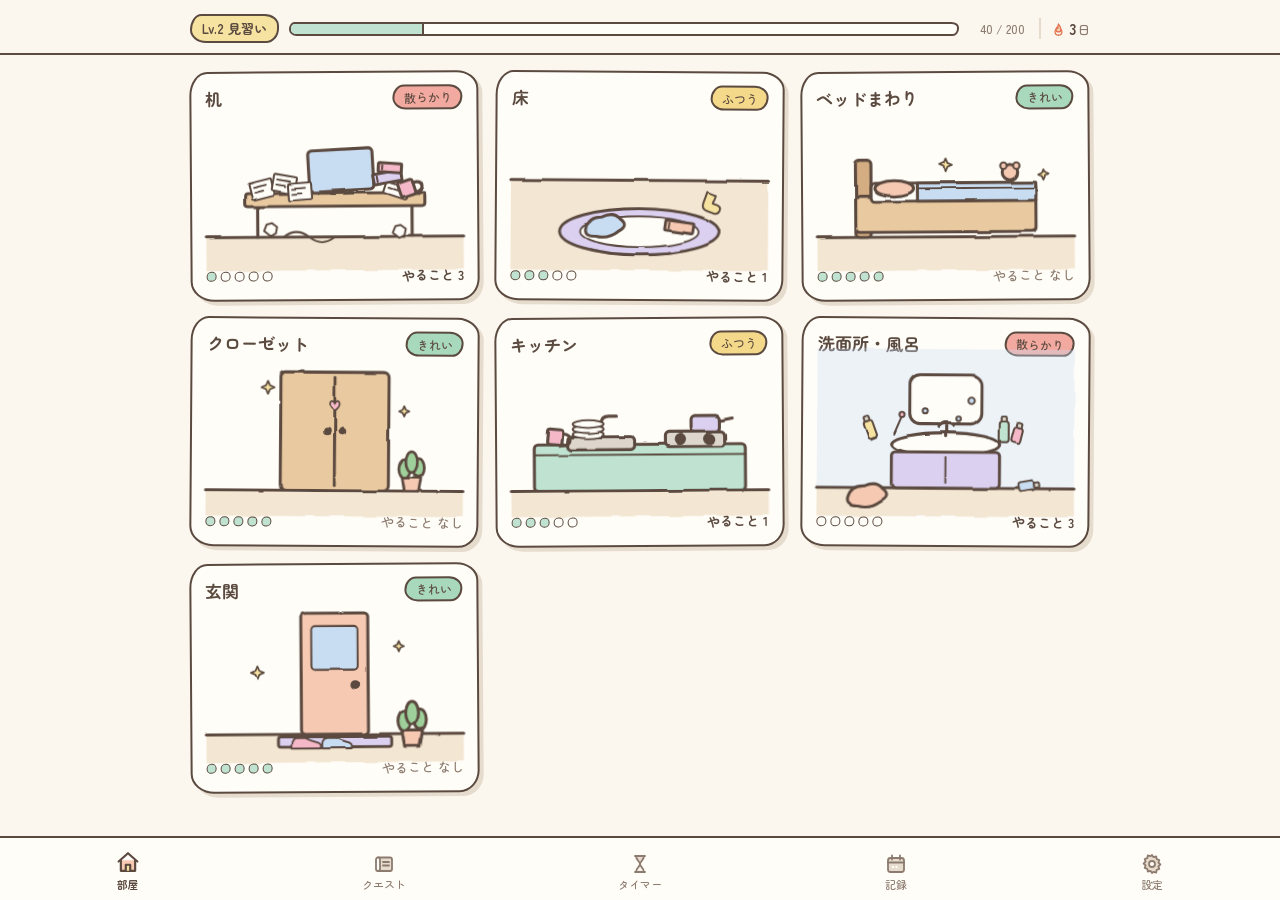
==== commit 36dcbe02: "style: ヘッダーのアプリ名を外して1行にまとめる 「片付けクエスト」の表示を削除し、レベル・経験値バー・連続日数を 1行に並べる。ヘッダーの高さが約半分になる。 連続日数は「3日」の短い表記にし" ====
--- a/index.html
+++ b/index.html
@@ -90,16 +90,14 @@
 
   <header class="header">
     <div class="header-inner">
-    <div class="header-top">
-      <h1 class="logo">片付けクエスト</h1>
-      <div class="streak" id="streak" title="連続達成日数"></div>
-    </div>
+    <h1 class="visually-hidden">片付けクエスト</h1>
     <div class="level-row">
       <span class="level-badge" id="level-badge"></span>
       <div class="xp-bar" role="progressbar" aria-label="経験値">
         <div class="xp-fill" id="xp-fill"></div>
       </div>
       <span class="xp-text" id="xp-text"></span>
+      <div class="streak" id="streak" title="連続達成日数"></div>
     </div>
     <button class="timer-mini" id="timer-mini" hidden></button>
     </div>
--- a/style.css
+++ b/style.css
@@ -86,6 +86,7 @@
 }
 
 .icon-flame { width: 1.15em; height: 1.15em; color: #e0704a; --icon-fill-a: var(--peach); }
+.icon-flame.icon-off { color: var(--ink-soft); --icon-fill-a: var(--line); }
 .icon-timer { --icon-fill-a: var(--sky); }
 .icon-sparkle { color: #c9a227; --icon-fill-a: var(--yellow); --icon-fill-b: var(--yellow); }
 
@@ -94,7 +95,7 @@
   flex: none;
   z-index: 10;
   /* 全画面ではステータスバーの下までヘッダーの色を伸ばし、その分の上余白は小さくする */
-  padding: var(--header-top) 18px 10px;
+  padding: var(--header-top) 16px 10px;
   background: var(--bg);
   border-bottom: 2.5px solid var(--ink);
   border-image: none;
@@ -105,36 +106,35 @@
   margin: 0 auto;
 }
 
-.header-top {
-  display: flex;
-  align-items: baseline;
-  justify-content: space-between;
-  gap: 12px;
-}
-
-.logo {
-  margin: 0;
-  font-size: 22px;
-  font-weight: 700;
-  letter-spacing: 0.04em;
+.visually-hidden {
+  position: absolute;
+  width: 1px;
+  height: 1px;
+  margin: -1px;
+  overflow: hidden;
+  clip: rect(0 0 0 0);
+  white-space: nowrap;
 }
 
 .streak {
-  font-size: 14px;
+  flex: none;
+  margin-left: 4px;
+  padding-left: 10px;
+  border-left: 2px solid var(--line);
+  font-size: 13px;
   color: var(--ink-soft);
   white-space: nowrap;
 }
 
 .streak strong {
   color: var(--ink);
-  font-size: 16px;
+  font-size: 15px;
 }
 
 .level-row {
   display: flex;
   align-items: center;
   gap: 10px;
-  margin-top: 8px;
 }
 
 .level-badge {
@@ -169,8 +169,9 @@
   flex: none;
   font-size: 12px;
   color: var(--ink-soft);
-  min-width: 64px;
+  min-width: 56px;
   text-align: right;
+  font-variant-numeric: tabular-nums;
 }
 
 /* メイン */
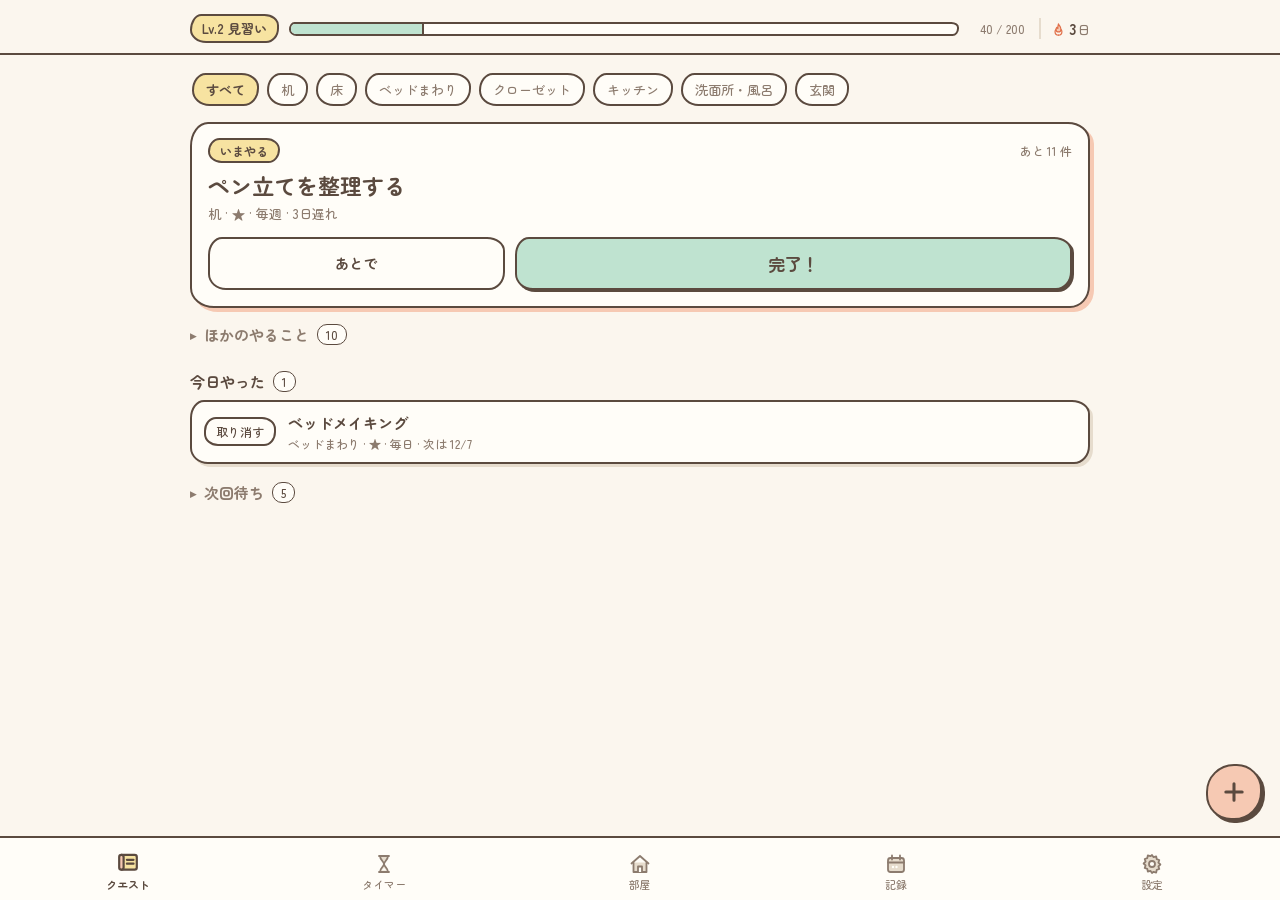
==== commit f9fbf670: "fix: ナビの並びと部屋の3列表示、件数の数え方などを調整 タブをクエスト、タイマー、部屋、記録、設定の順にし、起動時は前回のタブを開く。 部屋のカードはスマホでも3列にし、件数は「やること」全体を" ====
--- a/index.html
+++ b/index.html
@@ -104,10 +104,10 @@
   </header>
 
   <main class="main">
-    <section class="view" id="view-room" data-view="room">
+    <section class="view" id="view-room" data-view="room" hidden>
       <div class="room-grid" id="room-grid"></div>
     </section>
-    <section class="view" id="view-quests" data-view="quests" hidden>
+    <section class="view" id="view-quests" data-view="quests">
       <div class="chips" id="area-chips"></div>
       <div id="focus-quests"></div>
       <div id="quest-list"></div>
@@ -165,6 +165,16 @@
         <button class="btn" id="area-add-btn"><svg class="icon" aria-hidden="true"><use href="#i-plus"/></svg> エリアを追加</button>
       </section>
 
+      <section class="settings-section">
+        <h2 class="settings-heading">クエストの一括追加</h2>
+        <p class="settings-help">1行に1つ、「エリア：タイトル」の形で貼り付けてください。「：」がない行は「どこでも」に入ります。ないエリアは自動で作られ、難易度は★1になります。</p>
+        <textarea class="json-area bulk-area" id="bulk-text" rows="6" placeholder="クローゼット：洋服を整理する&#10;机：書類を仕分ける&#10;郵便物を捨てる" spellcheck="false"></textarea>
+        <div class="btn-row">
+          <button class="btn btn-primary" id="bulk-parse">読み込む</button>
+        </div>
+        <div class="bulk-result" id="bulk-result" hidden></div>
+      </section>
+
       <section class="settings-section" id="sample-section" hidden>
         <h2 class="settings-heading">サンプルデータ</h2>
         <p class="settings-help">いま入っているクエストはサンプルです。自分の部屋に合わせて登録し直すときに使ってください。</p>
@@ -299,9 +309,9 @@
   </div>
 
   <nav class="tabbar" id="tabbar">
-    <button class="tab is-active" data-tab="room"><span class="tab-icon"><svg class="icon tab-svg" aria-hidden="true"><use href="#i-house"/></svg></span>部屋</button>
-    <button class="tab" data-tab="quests"><span class="tab-icon"><svg class="icon tab-svg" aria-hidden="true"><use href="#i-scroll"/></svg></span>クエスト</button>
+    <button class="tab is-active" data-tab="quests"><span class="tab-icon"><svg class="icon tab-svg" aria-hidden="true"><use href="#i-scroll"/></svg></span>クエスト</button>
     <button class="tab" data-tab="timer"><span class="tab-icon"><svg class="icon tab-svg" aria-hidden="true"><use href="#i-hourglass"/></svg></span>タイマー</button>
+    <button class="tab" data-tab="room"><span class="tab-icon"><svg class="icon tab-svg" aria-hidden="true"><use href="#i-house"/></svg></span>部屋</button>
     <button class="tab" data-tab="log"><span class="tab-icon"><svg class="icon tab-svg" aria-hidden="true"><use href="#i-calendar"/></svg></span>記録</button>
     <button class="tab" data-tab="settings"><span class="tab-icon"><svg class="icon tab-svg" aria-hidden="true"><use href="#i-gear"/></svg></span>設定</button>
   </nav>
@@ -311,6 +321,7 @@
   <script src="quests.js"></script>
   <script src="timer.js"></script>
   <script src="settings.js"></script>
+  <script src="bulk.js"></script>
   <script src="log.js"></script>
   <script src="effects.js"></script>
   <script src="app.js"></script>
--- a/style.css
+++ b/style.css
@@ -194,16 +194,8 @@
 /* 部屋カード */
 .room-grid {
   display: grid;
-  grid-template-columns: 1fr;
+  grid-template-columns: repeat(3, 1fr);
   gap: 16px;
-}
-
-@media (min-width: 560px) {
-  .room-grid { grid-template-columns: repeat(2, 1fr); }
-}
-
-@media (min-width: 860px) {
-  .room-grid { grid-template-columns: repeat(3, 1fr); }
 }
 
 .room-card {
@@ -298,6 +290,19 @@
 
 .clean-dot.is-on { background: var(--mint); }
 
+/* スマホでは3列に収まるよう、カードの中身を小さくする */
+@media (max-width: 559px) {
+  .room-grid { gap: 8px; }
+  .room-card { padding: 8px 8px 8px; border-width: 2px; box-shadow: 2px 2px 0 var(--line); }
+  .room-card-head { flex-direction: column; align-items: flex-start; gap: 2px; margin-bottom: 2px; }
+  .room-card-name { font-size: 13px; line-height: 1.2; overflow-wrap: anywhere; }
+  .room-card-state { font-size: 10px; padding: 1px 7px; border-width: 1.6px; }
+  .room-card-art { margin: 2px 0 4px; }
+  .room-card-foot { font-size: 11px; }
+  .clean-dots { display: none; }
+  .room-card-due { font-size: 11px; }
+}
+
 /* タブバー */
 .tabbar {
   flex: none;
@@ -360,6 +365,11 @@
   padding: 2px 2px 10px;
   margin-bottom: 6px;
   scrollbar-width: none;
+}
+
+/* スマホでは画面の端まで横スクロールできるよう、本文の余白をはみ出させる */
+@media (max-width: 559px) {
+  .chips { margin-left: -16px; margin-right: -16px; padding-left: 16px; padding-right: 16px; }
 }
 
 .chips::-webkit-scrollbar { display: none; }
@@ -1278,3 +1288,18 @@
   z-index: 25;
   white-space: nowrap;
 }
+
+/* 一括追加 */
+.bulk-area { font-family: inherit; font-size: 15px; line-height: 1.5; }
+
+.bulk-result {
+  margin-top: 10px;
+  padding: 10px 14px;
+  border: 2px dashed var(--ink-soft);
+  border-radius: var(--radius-wobbly);
+  font-size: 14px;
+}
+
+.bulk-result p { margin: 0 0 6px; }
+.bulk-skip { color: var(--ink-soft); font-size: 13px; }
+.bulk-result .btn-row { margin-top: 4px; }
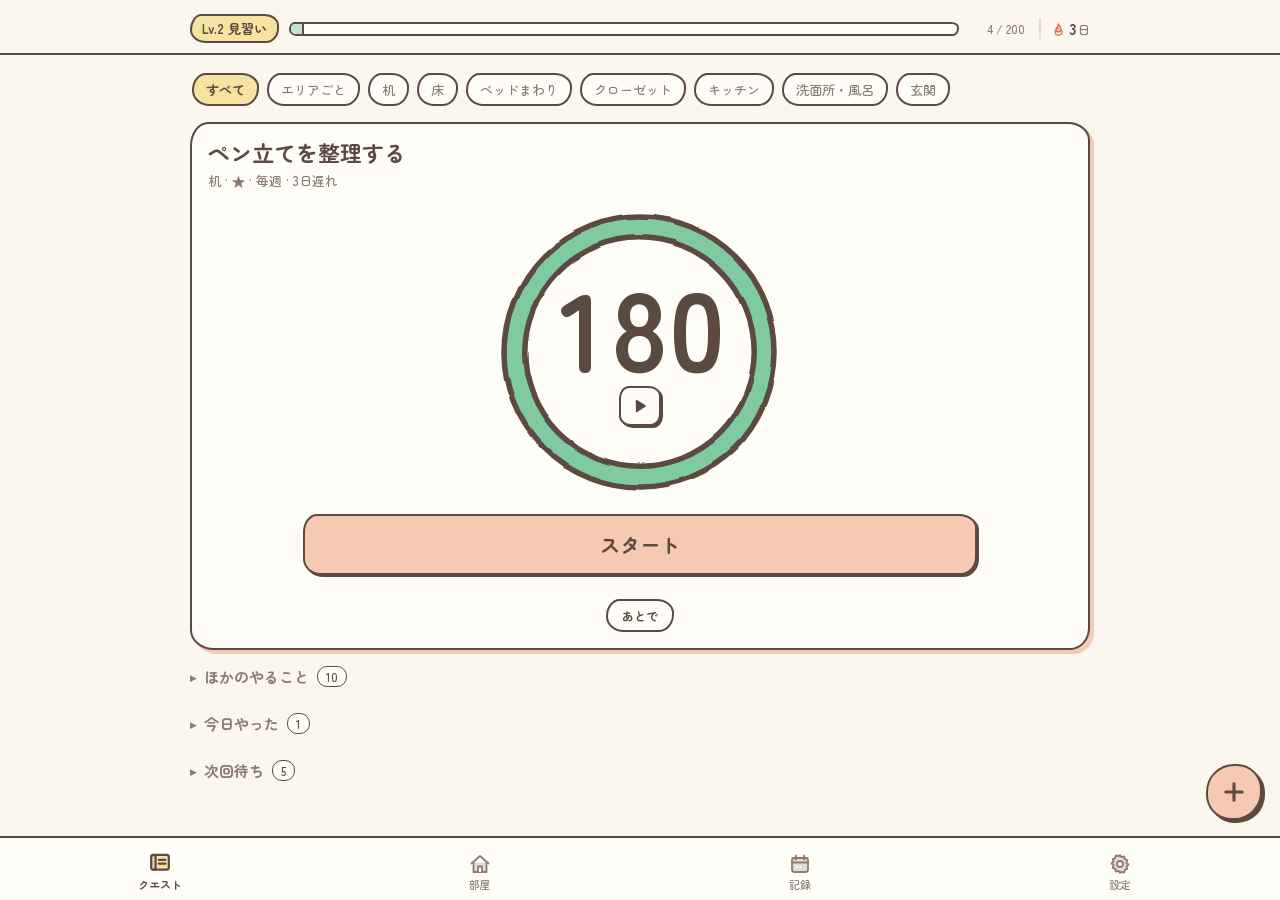
==== commit b3ed1384: "feat: クエスト画面にタイマーを統合し、セッション制にする タイマー画面をなくし、いまやるカードに難易度ごとのタイマー（3 / 5 / 10分）を 組み込む。完了はタイマーからのみ行い、残り秒数 " ====
--- a/index.html
+++ b/index.html
@@ -59,6 +59,13 @@
         <path d="m12 3 1.6 2.2 2.6-.8.5 2.7 2.6.9-.9 2.6 2 1.9-2 1.9.9 2.6-2.6.9-.5 2.7-2.6-.8L12 21l-1.6-2.2-2.6.8-.5-2.7-2.6-.9.9-2.6-2-1.9 2-1.9-.9-2.6 2.6-.9.5-2.7 2.6.8Z" style="fill:var(--icon-fill-a, none)"/>
         <circle cx="12" cy="12" r="3" style="fill:var(--icon-fill-b, none)"/>
       </symbol>
+      <symbol id="i-pause" viewBox="0 0 24 24">
+        <rect x="6" y="5" width="4.5" height="14" rx="1.5" style="fill:var(--icon-fill-a, none)"/>
+        <rect x="13.5" y="5" width="4.5" height="14" rx="1.5" style="fill:var(--icon-fill-a, none)"/>
+      </symbol>
+      <symbol id="i-play" viewBox="0 0 24 24">
+        <path d="M8 5.5v13l10-6.5Z" style="fill:var(--icon-fill-a, none)"/>
+      </symbol>
       <symbol id="i-flame" viewBox="0 0 24 24">
         <path d="M12 3c1 3 4 4.5 4 9a4 4 0 0 1-8 0c0-1.5.6-2.6 1.3-3.4.3 1 .9 1.6 1.7 1.9C10.5 8 11.5 5.5 12 3Z" style="fill:var(--icon-fill-a, none)"/>
         <path d="M12 21a5.5 5.5 0 0 1-5.5-5.5c0-1.2.4-2.2 1-3" fill="none"/>
@@ -113,26 +120,6 @@
       <div id="quest-list"></div>
       <button class="fab" id="add-task-btn" aria-label="クエストを追加"><svg class="icon fab-svg" aria-hidden="true"><use href="#i-plus"/></svg></button>
     </section>
-    <section class="view" id="view-timer" data-view="timer" hidden>
-      <div class="timer">
-        <svg class="timer-ring" id="timer-ring" viewBox="0 0 130 130" aria-hidden="true">
-          <g filter="url(#wobble)">
-            <circle cx="65" cy="65" r="50" fill="#fffdf8" stroke="#e6dccd" stroke-width="8"/>
-            <circle id="timer-ring-fill" cx="65" cy="65" r="50" fill="none" stroke="#bfe3d0" stroke-width="8"
-              stroke-linecap="round" stroke-dasharray="314.159" stroke-dashoffset="0" transform="rotate(-90 65 65)"/>
-            <circle cx="65" cy="65" r="54" fill="none" stroke="#5b4a3f" stroke-width="2.4"/>
-            <circle cx="65" cy="65" r="46" fill="none" stroke="#5b4a3f" stroke-width="2.4"/>
-          </g>
-        </svg>
-        <div class="timer-clock" id="timer-clock">--:--</div>
-        <p class="timer-caption" id="timer-caption"></p>
-        <div class="timer-presets" id="timer-presets"></div>
-        <button class="btn btn-danger" id="timer-stop" hidden>やめる</button>
-        <p class="timer-session" id="timer-session" hidden></p>
-        <div class="focus-in-timer" id="focus-timer"></div>
-        <p class="timer-note">画面を閉じても、タイマーは進みます。終わると音とバイブでお知らせします。</p>
-      </div>
-    </section>
     <section class="view" id="view-log" data-view="log" hidden>
       <div class="log-stats" id="log-stats"></div>
 
@@ -155,6 +142,11 @@
         <h2 class="log-heading">今週のまとめ <span class="log-sub" id="log-week-label"></span></h2>
         <div class="week-stats" id="log-week-stats"></div>
         <ul class="bar-list" id="log-week-areas"></ul>
+      </section>
+
+      <section class="log-section">
+        <h2 class="log-heading">セッションのランキング <span class="log-sub">獲得 XP 上位5件</span></h2>
+        <ul class="rank-list" id="log-rank"></ul>
       </section>
     </section>
     <section class="view" id="view-settings" data-view="settings" hidden>
@@ -292,6 +284,53 @@
     </form>
   </div>
 
+  <div class="modal" id="clear-modal" hidden aria-label="クエスト完了">
+    <div class="clear-card">
+      <div class="clear-ribbon">クリア！</div>
+      <div class="clear-title" id="clear-title"></div>
+      <div class="clear-rows" id="clear-rows"></div>
+      <div class="clear-total"><svg class="icon clear-spark is-left" aria-hidden="true"><use href="#i-sparkle"/></svg><span class="clear-plus">+</span><span class="clear-num" id="clear-num">0</span><small>XP</small><svg class="icon clear-spark is-right" aria-hidden="true"><use href="#i-sparkle"/></svg></div>
+      <div class="clear-combo" id="clear-combo"></div>
+      <div class="clear-levelup" id="clear-levelup" hidden></div>
+      <div class="clear-hint">自動で次に進みます</div>
+    </div>
+  </div>
+
+  <div class="modal" id="break-modal" hidden aria-label="休憩">
+    <div class="break-card">
+      <div class="break-title">休憩</div>
+      <div class="break-sub">25分がんばりました。少し休みましょう</div>
+      <div class="qt is-break">
+        <div class="qt-dial">
+          <svg class="qt-ring" viewBox="0 0 130 130"><g filter="url(#wobble)">
+            <circle class="qt-track" cx="65" cy="65" r="54"/>
+            <circle class="qt-fill" cx="65" cy="65" r="54" stroke-dasharray="339.3" stroke-dashoffset="0"/>
+            <circle class="qt-edge" cx="65" cy="65" r="58.5"/><circle class="qt-edge" cx="65" cy="65" r="49.5"/>
+          </g></svg>
+          <div class="qt-center"><div class="qt-seconds" id="break-seconds">300</div><div class="qt-slot"></div></div>
+        </div>
+      </div>
+      <div class="break-note"><span id="break-combo"></span> 継続中</div>
+      <button class="btn" id="break-end">休憩を終える</button>
+    </div>
+  </div>
+
+  <div class="modal" id="summary-modal" hidden aria-label="セッションのまとめ">
+    <div class="sum-card">
+      <div class="sum-title" id="summary-title">おつかれさま！</div>
+      <div class="sum-sub" id="summary-sub"></div>
+      <div class="sum-grid">
+        <div class="sum-cell is-main"><strong id="summary-xp">0</strong><span>獲得 XP</span></div>
+        <div class="sum-cell"><strong id="summary-count">0</strong><span>達成</span></div>
+        <div class="sum-cell"><strong id="summary-combo">0</strong><span>最大コンボ</span></div>
+        <div class="sum-cell"><strong id="summary-min">0</strong><span>時間</span></div>
+        <div class="sum-cell" id="summary-rank-cell"><strong id="summary-rank">0</strong><span>位</span></div>
+      </div>
+      <div class="sum-best" id="summary-best" hidden></div>
+      <button class="btn btn-primary" id="summary-close">閉じる</button>
+    </div>
+  </div>
+
   <div class="toast" id="toast" hidden></div>
   <div class="update-bar" id="update-bar" hidden>
     <span>新しい版があります</span>
@@ -299,18 +338,10 @@
   </div>
   <div class="fx-layer" id="fx-layer" aria-hidden="true"></div>
 
-  <div class="levelup" id="levelup" hidden role="dialog" aria-label="レベルアップ">
-    <div class="levelup-card">
-      <div class="levelup-ribbon">レベルアップ！</div>
-      <div class="levelup-level" id="levelup-level">Lv.2</div>
-      <div class="levelup-title" id="levelup-title"></div>
-      <div class="levelup-hint">タップして閉じる</div>
-    </div>
   </div>
 
   <nav class="tabbar" id="tabbar">
     <button class="tab is-active" data-tab="quests"><span class="tab-icon"><svg class="icon tab-svg" aria-hidden="true"><use href="#i-scroll"/></svg></span>クエスト</button>
-    <button class="tab" data-tab="timer"><span class="tab-icon"><svg class="icon tab-svg" aria-hidden="true"><use href="#i-hourglass"/></svg></span>タイマー</button>
     <button class="tab" data-tab="room"><span class="tab-icon"><svg class="icon tab-svg" aria-hidden="true"><use href="#i-house"/></svg></span>部屋</button>
     <button class="tab" data-tab="log"><span class="tab-icon"><svg class="icon tab-svg" aria-hidden="true"><use href="#i-calendar"/></svg></span>記録</button>
     <button class="tab" data-tab="settings"><span class="tab-icon"><svg class="icon tab-svg" aria-hidden="true"><use href="#i-gear"/></svg></span>設定</button>
--- a/style.css
+++ b/style.css
@@ -477,6 +477,7 @@
 
 .task-check.is-done { background: var(--mint); }
 .task-check.is-wait { background: var(--line); border-style: dashed; }
+.task-check.is-todo { background: var(--paper); border-style: dotted; }
 .task-check.is-popping { background: var(--mint); transform: scale(1.25); }
 
 .task-body {
@@ -676,85 +677,6 @@
   to { transform: translateX(-50%) translateY(0) scale(1); opacity: 1; }
 }
 
-/* タイマー */
-.timer {
-  display: flex;
-  flex-direction: column;
-  align-items: center;
-  gap: 10px;
-  padding-top: 12px;
-  text-align: center;
-}
-
-.timer-ring {
-  width: min(64vw, 260px);
-  height: auto;
-  overflow: visible;
-}
-
-.timer-ring.is-running #timer-ring-fill { transition: stroke-dashoffset 0.9s linear; }
-
-.timer-clock {
-  margin-top: -8px;
-  font-size: 40px;
-  font-weight: 700;
-  letter-spacing: 0.04em;
-  font-variant-numeric: tabular-nums;
-}
-
-.timer-caption {
-  margin: 0;
-  font-size: 14px;
-  color: var(--ink-soft);
-}
-
-.timer-presets {
-  display: flex;
-  gap: 10px;
-  flex-wrap: wrap;
-  justify-content: center;
-  margin-top: 8px;
-}
-
-.preset {
-  width: 68px;
-  height: 68px;
-  border: 2.4px solid var(--ink);
-  border-radius: 50% 45% 50% 45%;
-  background: var(--sky);
-  font-size: 24px;
-  font-weight: 700;
-  box-shadow: 3px 3px 0 var(--ink);
-  display: flex;
-  flex-direction: column;
-  align-items: center;
-  justify-content: center;
-  line-height: 1;
-}
-
-.preset:nth-child(2) { background: var(--mint); }
-.preset:nth-child(3) { background: var(--yellow); }
-.preset:nth-child(4) { background: var(--peach); }
-
-.preset small { font-size: 11px; font-weight: 500; margin-top: 2px; }
-
-.preset:active { transform: translate(2px, 2px); box-shadow: 1px 1px 0 var(--ink); }
-
-.timer-session {
-  margin: 6px 0 0;
-  padding: 8px 14px;
-  border: 2px dashed var(--ink-soft);
-  border-radius: var(--radius-wobbly);
-  font-size: 14px;
-}
-
-.timer-note {
-  margin: 12px 0 0;
-  font-size: 12px;
-  color: var(--ink-soft);
-  max-width: 300px;
-}
-
 .timer-mini {
   display: flex;
   align-items: center;
@@ -1061,6 +983,7 @@
 
 /* いまやる1つ */
 .focus-card {
+  position: relative;
   background: var(--paper);
   border: 2.5px solid var(--ink);
   border-radius: var(--radius-wobbly);
@@ -1111,23 +1034,6 @@
 
 .focus-empty { padding: 10px 0 6px; color: var(--ink-soft); }
 
-.focus-actions {
-  display: flex;
-  gap: 10px;
-  margin-top: 14px;
-}
-
-.focus-defer { flex: 1; }
-.focus-defer:disabled { opacity: 0.4; }
-
-.focus-done {
-  flex: 2;
-  font-size: 17px;
-  padding: 12px 16px;
-}
-
-.focus-in-timer { width: 100%; max-width: 420px; margin-top: 6px; }
-.focus-in-timer .focus-card { margin-bottom: 0; }
 
 /* 演出 */
 .fx-layer {
@@ -1184,89 +1090,16 @@
 .xp-bar.is-gaining, .level-badge.is-gaining { animation: xp-gain 0.8s ease-out; }
 .xp-bar.is-gaining .xp-fill { background: var(--yellow); }
 
-@keyframes focus-clear {
-  0% { transform: scale(1); opacity: 1; }
-  40% { transform: scale(1.04); opacity: 1; }
-  100% { transform: translateY(-16px) scale(0.92); opacity: 0; }
-}
-
-.focus-card.is-cleared { animation: focus-clear 0.32s ease-in forwards; }
-
-/* レベルアップ */
-.levelup {
-  position: fixed;
-  inset: 0;
-  z-index: 35;
-  display: flex;
-  align-items: center;
-  justify-content: center;
-  background: rgba(91, 74, 63, 0.45);
-  animation: levelup-in 0.25s ease-out;
-  cursor: pointer;
-}
-
-.levelup.is-leaving { animation: levelup-out 0.25s ease-in forwards; }
-
 @keyframes levelup-in { from { opacity: 0; } to { opacity: 1; } }
 @keyframes levelup-out { from { opacity: 1; } to { opacity: 0; } }
-
-.levelup-card {
-  position: relative;
-  min-width: 240px;
-  padding: 28px 32px 22px;
-  text-align: center;
-  background: var(--paper);
-  border: 3px solid var(--ink);
-  border-radius: 28px 34px 30px 36px / 36px 28px 34px 30px;
-  box-shadow: 6px 6px 0 var(--pink);
-  animation: levelup-card 0.6s cubic-bezier(0.2, 1.4, 0.4, 1);
-}
 
 @keyframes levelup-card {
   0% { transform: scale(0.4) rotate(-6deg); }
   100% { transform: scale(1) rotate(0deg); }
 }
 
-.levelup-ribbon {
-  position: absolute;
-  top: -16px;
-  left: 50%;
-  transform: translateX(-50%) rotate(-3deg);
-  padding: 4px 16px;
-  background: var(--pink);
-  border: 2.4px solid var(--ink);
-  border-radius: 14px 18px 16px 18px / 18px 14px 18px 16px;
-  font-size: 15px;
-  font-weight: 700;
-  white-space: nowrap;
-}
-
-.levelup-level {
-  margin-top: 8px;
-  font-size: 56px;
-  font-weight: 700;
-  line-height: 1.1;
-  background: linear-gradient(180deg, var(--ink) 0%, #8c6b52 100%);
-  -webkit-background-clip: text;
-  background-clip: text;
-  color: transparent;
-}
-
-.levelup-title {
-  margin-top: 4px;
-  display: inline-block;
-  padding: 3px 14px;
-  font-size: 16px;
-  font-weight: 700;
-  background: var(--yellow);
-  border: 2.2px solid var(--ink);
-  border-radius: 14px 18px 16px 18px / 18px 14px 18px 16px;
-}
-
-.levelup-hint { margin-top: 14px; font-size: 11px; color: var(--ink-soft); }
-
 @media (prefers-reduced-motion: reduce) {
-  .levelup, .levelup-card, .focus-card.is-cleared, .xp-bar.is-gaining, .level-badge.is-gaining { animation: none; }
+  .modal, .clear-card, .xp-bar.is-gaining, .level-badge.is-gaining, .clear-num.is-boing { animation: none; }
 }
 
 /* 更新通知 */
@@ -1303,3 +1136,154 @@
 .bulk-result p { margin: 0 0 6px; }
 .bulk-skip { color: var(--ink-soft); font-size: 13px; }
 .bulk-result .btn-row { margin-top: 4px; }
+
+/* クエストのタイマー（いまやるカード） */
+.focus-combo {
+  display: inline-flex; align-items: center; gap: 4px;
+  font-size: 12px; font-weight: 700; padding: 2px 9px;
+  border: 2px solid var(--ink); border-radius: 12px 14px 12px 14px / 14px 12px 14px 12px;
+  background: var(--yellow);
+}
+.focus-combo.is-zero { background: var(--line); color: var(--ink-soft); }
+.focus-head-right { display: flex; align-items: center; gap: 8px; }
+
+.qt { position: relative; display: flex; flex-direction: column; align-items: center; margin: 12px 0 4px; }
+.qt-dial { position: relative; width: min(300px, 100%); aspect-ratio: 1; }
+.qt-ring { width: 100%; height: 100%; overflow: visible; display: block; }
+.qt-ring .qt-track { fill: var(--paper); stroke: #f1ece3; stroke-width: 9; }
+.qt-ring .qt-fill { fill: none; stroke: #7fcaa2; stroke-width: 9; stroke-linecap: round; transform: rotate(-90deg); transform-origin: 50% 50%; transition: stroke-dashoffset 0.25s linear; }
+.qt-ring .qt-edge { fill: none; stroke: var(--ink); stroke-width: 2.4; }
+.qt.is-paused .qt-fill { stroke: #ab98e0; }
+.qt.is-timeup .qt-fill { stroke: #e6887a; }
+.qt.is-break .qt-fill { stroke: #86b7e6; }
+.qt-center { position: absolute; top: 0; left: 0; width: 100%; height: 100%; display: flex; flex-direction: column; align-items: center; justify-content: flex-start; padding-top: 22%; box-sizing: border-box; pointer-events: none; }
+.qt-seconds { height: 112px; display: flex; align-items: center; font-size: min(112px, 30vw); font-weight: 700; line-height: 1; font-variant-numeric: tabular-nums; letter-spacing: 0.01em; }
+.qt.is-timeup .qt-seconds { color: #c85c4a; }
+.qt-slot { height: 40px; margin-top: 6px; display: flex; align-items: center; justify-content: center; }
+.qt-ctl { pointer-events: auto; width: 42px; height: 40px; display: flex; align-items: center; justify-content: center; border: 2.2px solid var(--ink); border-radius: 10px 12px 10px 12px / 12px 10px 12px 10px; background: var(--paper); color: var(--ink); box-shadow: 2px 2px 0 var(--ink); }
+.qt-ctl .icon { width: 20px; height: 20px; --icon-fill-a: currentColor; }
+.qt-ctl:active { transform: translate(2px, 2px); box-shadow: 0 0 0 var(--ink); }
+.qt-timeup { font-size: 13px; font-weight: 700; color: #c85c4a; padding: 2px 10px; border: 2px solid #c85c4a; border-radius: 12px 14px 12px 14px / 14px 12px 14px 12px; }
+
+.qt-actions { display: flex; flex-direction: column; align-items: center; gap: 24px; margin-top: 12px; }
+.qt-main { width: 78%; font-size: 20px; padding: 14px 16px; }
+.qt-main.is-start { background: var(--peach); }
+.qt-main:disabled { opacity: 0.4; box-shadow: none; }
+.qt-subrow { display: flex; justify-content: center; width: 100%; }
+.qt-small { font-size: 12px; padding: 6px 14px; box-shadow: none; }
+.qt-small:active { transform: translate(1px, 1px); background: var(--bg); }
+.qt-small:disabled { opacity: 0.35; }
+.qt-quit { background: var(--paper); color: var(--ink); }
+
+.qt-next {
+  position: absolute; inset: -8px; z-index: 1; display: flex; flex-direction: column; align-items: center; justify-content: center;
+  background: rgba(251, 246, 238, 0.82); border-radius: 20px; backdrop-filter: blur(2px);
+}
+.qt-next-label { font-size: 13px; color: var(--ink-soft); }
+.qt-next-num { font-size: 96px; font-weight: 700; line-height: 1; color: var(--ink); text-shadow: 3px 3px 0 var(--yellow); }
+.qt-next-sub { font-size: 12px; color: var(--ink-soft); margin-top: 6px; }
+
+/* セッションのモーダル */
+.modal {
+  position: fixed; inset: 0; z-index: 35; display: flex; align-items: center; justify-content: center;
+  background: rgba(91, 74, 63, 0.45); animation: levelup-in 0.25s ease-out;
+}
+.modal.is-leaving { animation: modal-out 0.28s ease-in forwards; pointer-events: none; }
+@keyframes modal-out {
+  from { opacity: 1; }
+  to { opacity: 0; }
+}
+.modal.is-leaving > * { animation: modal-card-out 0.28s ease-in forwards; }
+@keyframes modal-card-out {
+  from { transform: scale(1) translateY(0); }
+  to { transform: scale(0.96) translateY(6px); }
+}
+
+.clear-card { position: relative; width: min(92vw, 340px); padding: 26px 22px 20px; text-align: center; background: var(--paper); border: 3px solid var(--ink); border-radius: 28px 34px 30px 36px / 36px 28px 34px 30px; box-shadow: 6px 6px 0 var(--mint); }
+.clear-card.is-pop { animation: levelup-card 0.6s cubic-bezier(0.2, 1.4, 0.4, 1); }
+.clear-ribbon { position: absolute; top: -16px; left: 50%; transform: translateX(-50%) rotate(-3deg); padding: 4px 18px; background: var(--mint); border: 2.4px solid var(--ink); border-radius: 14px 18px 16px 18px / 18px 14px 18px 16px; font-size: 16px; font-weight: 700; white-space: nowrap; }
+.clear-title { margin-top: 6px; font-size: 15px; font-weight: 700; color: var(--ink-soft); overflow-wrap: anywhere; }
+.clear-rows { margin: 14px 0 8px; display: flex; flex-direction: column; gap: 6px; text-align: left; min-height: 40px; }
+.clear-row { display: flex; justify-content: space-between; align-items: baseline; font-size: 14px; padding: 6px 10px; border: 2px dashed var(--line); border-radius: 12px; transition: opacity 0.25s, transform 0.25s; }
+.clear-row small { color: var(--ink-soft); font-size: 11px; margin-left: 6px; }
+.clear-row strong { font-size: 18px; font-variant-numeric: tabular-nums; }
+.clear-row.is-bonus { border-color: var(--yellow); background: #fffae6; }
+.clear-row.is-hidden, .clear-combo.is-hidden, .clear-levelup.is-hidden { opacity: 0; transform: translateY(6px); }
+.clear-total { position: relative; margin-top: 14px; padding: 14px 0 8px; font-weight: 700; line-height: 1.1; font-variant-numeric: tabular-nums; display: flex; align-items: baseline; justify-content: center; gap: 4px; }
+/* 数字の後ろに黄色い光のにじみ */
+.clear-total::before { content: ''; position: absolute; left: 50%; top: 50%; width: 220px; height: 120px; transform: translate(-50%, -50%); background: radial-gradient(ellipse at center, rgba(247, 227, 161, 0.95) 0%, rgba(247, 227, 161, 0.5) 45%, rgba(247, 227, 161, 0) 72%); z-index: 0; pointer-events: none; }
+.clear-plus { position: relative; z-index: 1; font-size: 26px; color: #c85c4a; }
+.clear-num { position: relative; z-index: 1; font-size: 84px; display: inline-block; transform-origin: 50% 80%; color: var(--ink); text-shadow: 3px 3px 0 var(--yellow), 6px 6px 0 var(--peach); letter-spacing: 0.02em; }
+.clear-num.is-boing { animation: boing 0.32s ease-out; }
+.clear-total small { position: relative; z-index: 1; font-size: 18px; margin-left: 6px; color: var(--ink-soft); }
+.clear-spark { position: absolute; top: 12px; width: 26px; height: 26px; color: #c9a227; --icon-fill-a: var(--yellow); --icon-fill-b: var(--yellow); z-index: 1; opacity: 0; }
+.clear-spark.is-left { left: 14px; }
+.clear-spark.is-right { right: 14px; top: 30px; }
+.clear-card.is-final .clear-spark { animation: spark-pop 0.6s ease-out forwards; }
+.clear-card.is-final .clear-spark.is-right { animation-delay: 0.15s; }
+@keyframes spark-pop { 0% { transform: scale(0) rotate(-30deg); opacity: 0; } 60% { transform: scale(1.3) rotate(10deg); opacity: 1; } 100% { transform: scale(1) rotate(0); opacity: 1; } }
+@keyframes boing { 0% { transform: scale(1); } 40% { transform: scale(1.22); } 70% { transform: scale(0.94); } 100% { transform: scale(1); } }
+.clear-combo { display: inline-block; margin-top: 8px; padding: 3px 14px; background: var(--yellow); border: 2.2px solid var(--ink); border-radius: 14px 18px 16px 18px / 18px 14px 18px 16px; font-weight: 700; transition: opacity 0.25s, transform 0.25s; }
+.clear-combo.is-none { background: var(--line); color: var(--ink-soft); }
+.clear-levelup { display: block; margin: 8px auto 0; width: max-content; padding: 3px 14px; background: var(--pink); border: 2.2px solid var(--ink); border-radius: 14px 18px 16px 18px / 18px 14px 18px 16px; font-weight: 700; transition: opacity 0.25s, transform 0.25s; }
+.clear-hint { margin-top: 12px; font-size: 11px; color: var(--ink-soft); }
+
+.break-card { width: min(92vw, 340px); padding: 24px 22px 20px; text-align: center; background: var(--paper); border: 3px solid var(--ink); border-radius: 28px 34px 30px 36px / 36px 28px 34px 30px; box-shadow: 6px 6px 0 var(--sky); }
+.break-title { font-size: 20px; font-weight: 700; }
+.break-sub { font-size: 13px; color: var(--ink-soft); margin-top: 2px; }
+.break-card .qt { margin: 14px 0 6px; }
+.break-note { font-size: 13px; margin: 6px 0 14px; }
+
+.sum-card { width: min(92vw, 340px); padding: 26px 22px 20px; text-align: center; background: var(--paper); border: 3px solid var(--ink); border-radius: 28px 34px 30px 36px / 36px 28px 34px 30px; box-shadow: 6px 6px 0 var(--peach); }
+.sum-title { font-size: 20px; font-weight: 700; }
+.sum-sub { font-size: 12px; color: var(--ink-soft); }
+.sum-grid { display: grid; grid-template-columns: 1fr 1fr; gap: 8px; margin: 16px 0 14px; }
+.sum-cell { padding: 10px 6px; border: 2.2px solid var(--ink); border-radius: 14px 18px 16px 18px / 18px 14px 18px 16px; background: var(--bg); }
+.sum-cell strong { display: block; font-size: 26px; line-height: 1.1; font-variant-numeric: tabular-nums; }
+.sum-cell strong small { font-size: 14px; }
+.sum-cell span { font-size: 11px; color: var(--ink-soft); }
+.sum-cell.is-main { background: var(--yellow); grid-column: 1 / -1; }
+.sum-cell.is-main strong { font-size: 36px; }
+.sum-best { font-size: 12px; color: #c85c4a; font-weight: 700; margin-bottom: 8px; }
+
+/* 記録: ランキング */
+.rank-list { list-style: none; margin: 0; padding: 0; display: flex; flex-direction: column; gap: 6px; }
+.rank-row { display: grid; grid-template-columns: 30px 1fr auto; align-items: center; gap: 10px; padding: 8px 12px; background: var(--paper); border: 2px solid var(--ink); border-radius: 12px 14px 12px 14px / 14px 12px 14px 12px; }
+.rank-no { width: 26px; height: 26px; display: flex; align-items: center; justify-content: center; border: 2px solid var(--ink); border-radius: 50% 45% 50% 45%; font-size: 12px; font-weight: 700; background: var(--paper); }
+.rank-row:nth-child(1) .rank-no { background: var(--yellow); }
+.rank-row:nth-child(2) .rank-no { background: var(--line); }
+.rank-row:nth-child(3) .rank-no { background: var(--peach); }
+.rank-body { display: flex; flex-direction: column; gap: 1px; min-width: 0; }
+.rank-date { font-size: 12px; color: var(--ink-soft); }
+.rank-meta { font-size: 12px; }
+.rank-xp { font-size: 18px; font-weight: 700; color: #4f9a72; font-variant-numeric: tabular-nums; white-space: nowrap; }
+.rank-xp small { font-size: 11px; color: var(--ink-soft); font-weight: 500; }
+.log-xp small { font-size: 11px; color: var(--ink-soft); font-weight: 500; }
+
+/* タイマー右上のコンボ */
+.qt-combo {
+  position: absolute; right: 12px; top: 12px; z-index: 2;
+  width: 48px; height: 48px; display: flex; flex-direction: column; align-items: center; justify-content: center;
+  border: 2.2px solid var(--ink); border-radius: 50% 45% 50% 45%; background: var(--yellow); line-height: 1;
+}
+.qt-combo strong { font-size: 18px; font-weight: 700; }
+.qt-combo small { font-size: 8px; margin-top: 1px; }
+
+/* コンボの札と重ならないよう、タイトルとメモは右側を空けて折り返す */
+.focus-card.has-combo .focus-title,
+.focus-card.has-combo .focus-meta { padding-right: 60px; }
+
+/* タイマーの数字は1桁ずつ同じ幅で並べる */
+.qt-seconds span { display: inline-block; width: 0.51em; text-align: center; }
+
+/* ほかのやること: エリアごとの見出し */
+.quest-subheading {
+  display: flex;
+  align-items: center;
+  gap: 8px;
+  margin: 12px 0 6px;
+  font-size: 13px;
+  font-weight: 700;
+  color: var(--ink-soft);
+}
+.quest-subheading:first-of-type { margin-top: 4px; }
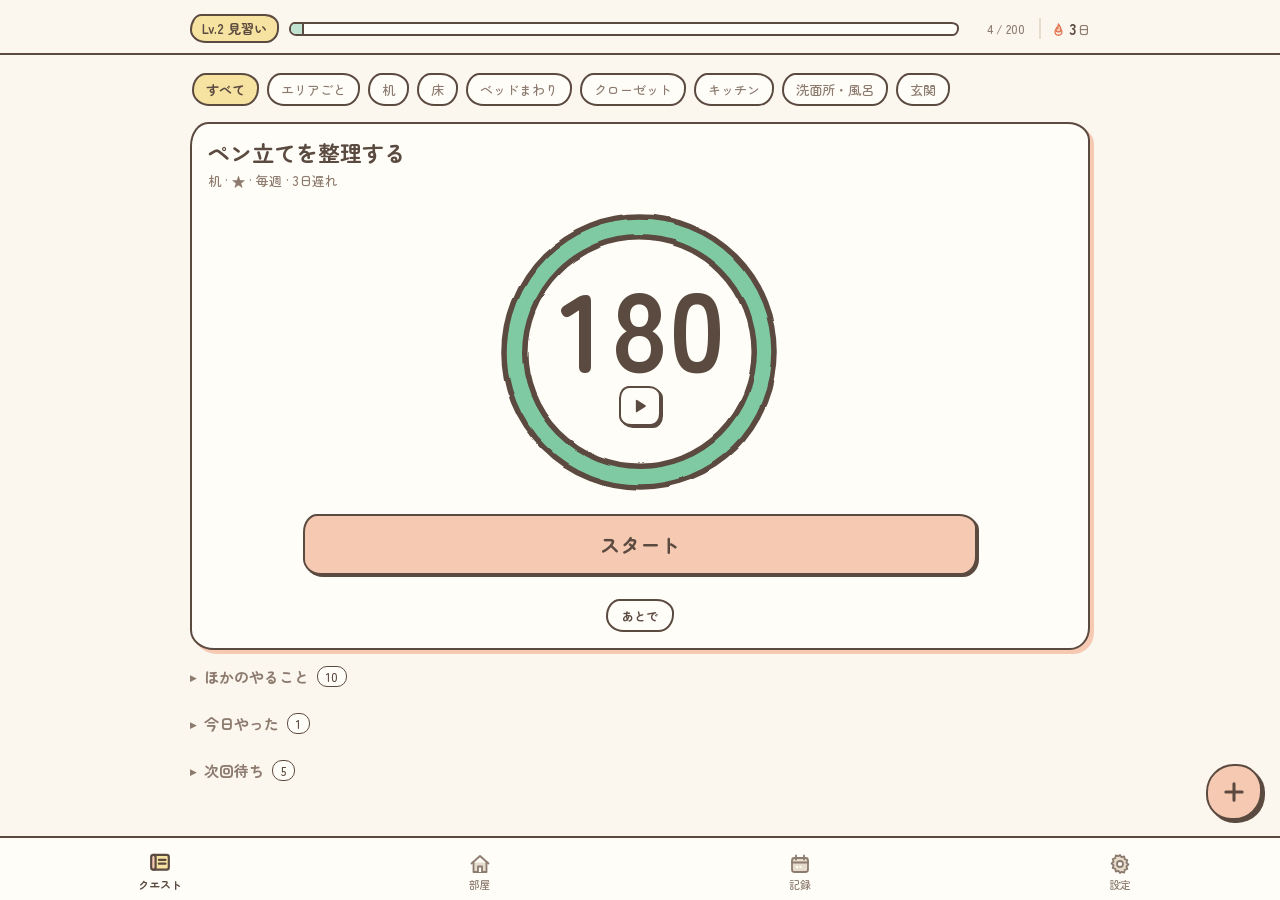
==== commit 390da025: "feat: 確認ダイアログを独自のモーダルにする OS の confirm をやめ、アプリの見た目に合わせた dialog.js のモーダルで 確認する。危険な操作は主ボタンを赤にし、外側のタップや " ====
--- a/index.html
+++ b/index.html
@@ -331,6 +331,16 @@
     </div>
   </div>
 
+  <div class="modal" id="dialog-modal" hidden role="alertdialog" aria-labelledby="dialog-message">
+    <div class="dialog-card">
+      <p class="dialog-message" id="dialog-message"></p>
+      <div class="dialog-actions">
+        <button class="btn" id="dialog-cancel">キャンセル</button>
+        <button class="btn btn-primary" id="dialog-ok">OK</button>
+      </div>
+    </div>
+  </div>
+
   <div class="toast" id="toast" hidden></div>
   <div class="update-bar" id="update-bar" hidden>
     <span>新しい版があります</span>
@@ -355,6 +365,7 @@
   <script src="bulk.js"></script>
   <script src="log.js"></script>
   <script src="effects.js"></script>
+  <script src="dialog.js"></script>
   <script src="app.js"></script>
 </body>
 </html>
--- a/style.css
+++ b/style.css
@@ -1287,3 +1287,17 @@
   color: var(--ink-soft);
 }
 .quest-subheading:first-of-type { margin-top: 4px; }
+
+/* 確認ダイアログ */
+#dialog-modal { z-index: 45; }
+.dialog-card {
+  width: min(88vw, 320px);
+  padding: 22px 20px 16px;
+  background: var(--paper);
+  border: 3px solid var(--ink);
+  border-radius: 24px 28px 26px 30px / 30px 24px 28px 26px;
+  box-shadow: 6px 6px 0 var(--lav);
+  animation: levelup-card 0.35s cubic-bezier(0.2, 1.3, 0.4, 1);
+}
+.dialog-message { margin: 0 0 16px; font-size: 15px; line-height: 1.6; overflow-wrap: anywhere; }
+.dialog-actions { display: flex; justify-content: flex-end; gap: 8px; }
